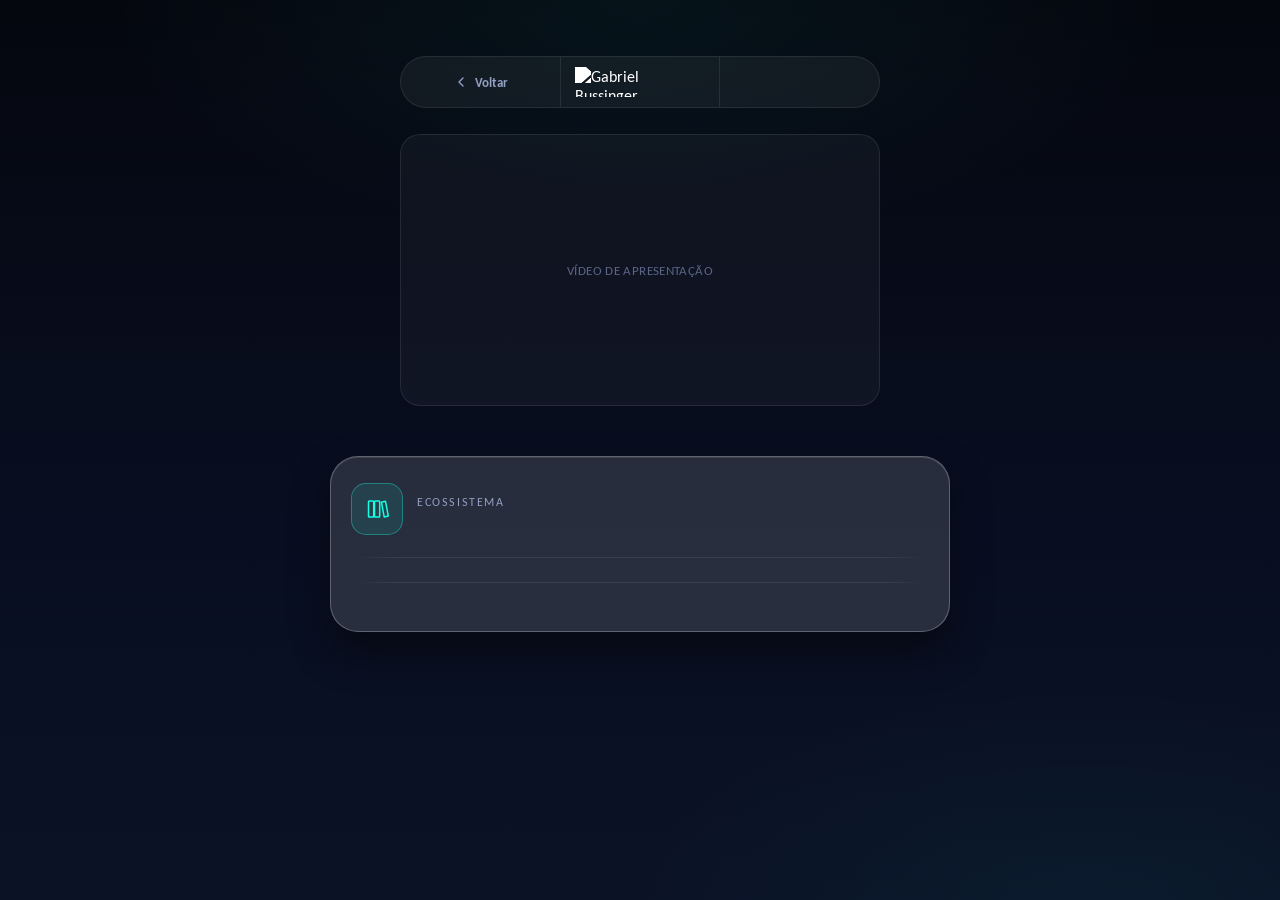
==== index.html @ e0135327 "Add files via upload" ====
<!DOCTYPE html>
<html lang="pt-BR">
<head>
<meta charset="UTF-8" />
<meta name="viewport" content="width=device-width, initial-scale=1.0" />
<meta name="theme-color" content="#14ffe3" />
<title>Ecossistema Diário do Treinador | Gabriel Bussinger</title>
<meta name="description" content="Mentoria, cursos, podcast e comunidade do Ecossistema Diário do Treinador — com Gabriel Bussinger." />

<!-- Favicon -->
<link rel="icon" type="image/x-icon" href="images/favicon.ico" />
<link rel="icon" type="image/png" sizes="16x16" href="images/favicon-16.png" />
<link rel="icon" type="image/png" sizes="32x32" href="images/favicon-32.png" />
<link rel="icon" type="image/png" sizes="48x48" href="images/favicon-48.png" />
<link rel="icon" type="image/png" sizes="256x256" href="images/favicon.png" />
<link rel="apple-touch-icon" sizes="180x180" href="images/apple-touch-icon.png" />

<!-- Compartilhamento (WhatsApp, Instagram, Facebook, etc.) -->
<meta property="og:type" content="website" />
<meta property="og:site_name" content="Diário do Treinador" />
<meta property="og:title" content="Ecossistema Diário do Treinador | Gabriel Bussinger" />
<meta property="og:description" content="Mentoria, cursos, podcast e comunidade do Ecossistema Diário do Treinador." />
<meta property="og:image" content="https://diariodotreinador.com.br/images/og-share.jpg" />
<meta property="og:image:width" content="1200" />
<meta property="og:image:height" content="630" />
<meta property="og:url" content="https://diariodotreinador.com.br/" />
<meta property="og:locale" content="pt_BR" />

<link rel="preconnect" href="https://fonts.googleapis.com">
<link rel="preconnect" href="https://fonts.gstatic.com" crossorigin>
<link href="https://fonts.googleapis.com/css2?family=Protest+Riot&family=Carlito:ital,wght@0,400;0,700;1,400&display=swap" rel="stylesheet">

<link rel="stylesheet" href="css/style.css" />
</head>
<body>

  <div class="flow-bg" aria-hidden="true">
    <svg class="pitch-svg" viewBox="0 0 800 1200" preserveAspectRatio="xMidYMid slice" xmlns="http://www.w3.org/2000/svg">
      <rect x="60" y="40" width="680" height="1120" rx="4" fill="none" stroke="currentColor" stroke-width="3.2"/>
      <line x1="60" y1="600" x2="740" y2="600" stroke="currentColor" stroke-width="3.2"/>
      <circle cx="400" cy="600" r="110" fill="none" stroke="currentColor" stroke-width="3.2"/>
      <circle cx="400" cy="600" r="5" fill="currentColor"/>
      <rect x="220" y="40" width="360" height="180" fill="none" stroke="currentColor" stroke-width="3.2"/>
      <rect x="310" y="40" width="180" height="70" fill="none" stroke="currentColor" stroke-width="3.2"/>
      <path d="M290 220 A110 110 0 0 0 510 220" fill="none" stroke="currentColor" stroke-width="3.2"/>
      <circle cx="400" cy="160" r="5" fill="currentColor"/>
      <rect x="220" y="980" width="360" height="180" fill="none" stroke="currentColor" stroke-width="3.2"/>
      <rect x="310" y="1090" width="180" height="70" fill="none" stroke="currentColor" stroke-width="3.2"/>
      <path d="M290 980 A110 110 0 0 1 510 980" fill="none" stroke="currentColor" stroke-width="3.2"/>
      <circle cx="400" cy="1040" r="5" fill="currentColor"/>
      <path d="M60 65 A25 25 0 0 0 85 40" fill="none" stroke="currentColor" stroke-width="3"/>
      <path d="M715 40 A25 25 0 0 0 740 65" fill="none" stroke="currentColor" stroke-width="3"/>
      <path d="M740 1135 A25 25 0 0 0 715 1160" fill="none" stroke="currentColor" stroke-width="3"/>
      <path d="M85 1160 A25 25 0 0 0 60 1135" fill="none" stroke="currentColor" stroke-width="3"/>
    </svg>
    <div class="pitch-light pitch-light-1"></div>
    <div class="pitch-light pitch-light-2"></div>
    <div class="bg-video-overlay"></div>
    <div class="light-orb light-orb-1"></div>
    <div class="light-orb light-orb-2"></div>
    <div class="light-orb light-orb-3"></div>
  </div>

  <main class="page">

    <div class="page2-topbar">
      <a href="gabriel-bussinger.html" class="page2-back" id="page2-back">
        <svg viewBox="0 0 24 24" fill="none" stroke="currentColor" stroke-width="2"><path d="M15 18l-6-6 6-6" stroke-linecap="round" stroke-linejoin="round"/></svg>
        <span id="page2-back-label">Voltar</span>
      </a>
      <div class="page2-signature">
        <img src="images/assinatura-gabriel.png" alt="Gabriel Bussinger" class="signature-img signature-img-topbar" />
      </div>
      <div class="lang-switcher" id="lang-switcher" aria-label="Selecionar idioma"></div>
    </div>

    <!-- ================= VÍDEO DE APRESENTAÇÃO ================= -->
    <!-- Cole aqui o embed do vídeo (YouTube/Vimeo) dentro de <div class="page2-video-frame">,
         ou troque por uma tag <video> — o container já mantém a proporção 16:9 automaticamente. -->
    <div class="page2-video">
      <div class="page2-video-frame">
        <!-- <iframe src="https://www.youtube.com/embed/SEU_VIDEO_ID" title="Vídeo de apresentação" frameborder="0" allow="accelerometer; autoplay; clipboard-write; encrypted-media; gyroscope; picture-in-picture" allowfullscreen></iframe> -->
      </div>
    </div>

    <!-- ================= ECOSSISTEMA DIÁRIO DO TREINADOR ================= -->
    <section class="content-panel diario-panel">
      <div class="diario-header">
        <div class="diario-logo" id="diario-logo"><svg viewBox="0 0 24 24" fill="none" stroke="currentColor" stroke-width="1.5"><rect x="3.5" y="4" width="5.2" height="16" rx="0.8"/><rect x="9.5" y="4" width="5.2" height="16" rx="0.8"/><path d="M16.4 5.2l4.1-0.9 2.8 14.7-4.1 0.9z" stroke-linejoin="round"/></svg></div>
        <div>
          <span class="diario-eyebrow" id="diario-eyebrow">Ecossistema</span>
          <span class="diario-title" id="grupo2-titulo"></span>
          <p class="diario-slogan" id="grupo2-slogan"></p>
        </div>
      </div>

      <div class="brand-strip" aria-hidden="true">
        <div class="brand-track" id="brand-track"></div>
      </div>

      <div class="brand-carousel" aria-hidden="true">
        <div class="brand-carousel-track" id="brand-carousel-track"></div>
      </div>

      <ul class="link-list" id="grupo2-lista"></ul>
    </section>

    <footer class="site-footer">
      <strong id="footer-nome"></strong>
      <div class="footer-social" id="footer-social"></div>
      <span id="footer-ecossistema"></span>
      <span id="footer-dev"></span>
    </footer>

  </main>

  <script src="data/links.js?v=2"></script>
  <script src="js/icons.js"></script>
  <script src="js/main.js"></script>
</body>
</html>
---- css/style.css ----
/* ==========================================================================
   DIÁRIO DO TREINADOR — Design tokens
   ========================================================================== */
:root {
  --bg: #080e20;
  --bg-1: #0b1226;
  --bg-2: #0e1730;
  --accent: #14ffe3;
  --accent-dim: rgba(20, 255, 227, 0.14);
  --accent-line: rgba(20, 255, 227, 0.35);
  --accent2: #3a8bff;
  --support: #f5f5f5;
  --muted: #93a0c2;
  --muted-dim: #5a6588;
  --border: rgba(245, 245, 245, 0.09);
  --glass: rgba(245, 245, 245, 0.045);
  --glass-hover: rgba(245, 245, 245, 0.08);

  /* Anton nos títulos (condensada, moderna, alto impacto).
     Carlito nos demais textos. */
  --font-display: "Protest Riot", "Carlito", sans-serif;
  --font-tag: "Protest Riot", "Carlito", sans-serif;
  --font-body: "Carlito", sans-serif;
  --font-accent: "Instrument Serif", serif;

  --col-max: 620px;
  --radius: 20px;
  --ease: cubic-bezier(0.22, 1, 0.36, 1);
}

/* ==========================================================================
   Reset
   ========================================================================== */
*, *::before, *::after { box-sizing: border-box; }
html { scroll-behavior: smooth; }
body {
  margin: 0;
  background: linear-gradient(160deg, #0d1730 0%, #060a18 100%);
  color: var(--support);
  font-family: var(--font-body);
  -webkit-font-smoothing: antialiased;
  overflow-x: hidden;
}
.pitch-svg, .pitch-light, .light-orb { display: none; }
img { max-width: 100%; display: block; }
a { color: inherit; text-decoration: none; }
button { font: inherit; }

::selection { background: var(--accent); color: var(--bg); }

:focus-visible {
  outline: 2px solid var(--accent);
  outline-offset: 3px;
  border-radius: 8px;
}

@media (prefers-reduced-motion: reduce) {
  *, *::before, *::after {
    animation-duration: 0.001ms !important;
    animation-iteration-count: 1 !important;
    transition-duration: 0.001ms !important;
    scroll-behavior: auto !important;
  }
}

/* ==========================================================================
   Fundo — linhas onduladas animadas (flow field), estilo referência
   ========================================================================== */
.flow-bg {
  position: fixed;
  inset: 0;
  z-index: 0;
  pointer-events: none;
  background:
    radial-gradient(ellipse 70% 45% at 50% 0%, rgba(20,255,227,0.05), transparent 60%),
    radial-gradient(ellipse 60% 40% at 85% 100%, rgba(20,255,227,0.04), transparent 60%),
    linear-gradient(180deg, #05070f 0%, var(--bg) 55%, var(--bg-1) 100%);
  overflow: hidden;
}
.pitch-svg {
  position: absolute;
  inset: 0;
  width: 100%;
  height: 100%;
  color: var(--accent);
  opacity: 0.05;
}
.pitch-light {
  position: absolute;
  width: 26vw;
  height: 34vh;
  max-width: 340px;
  max-height: 420px;
  border-radius: 50%;
  filter: blur(70px);
  mix-blend-mode: screen;
  background: radial-gradient(ellipse, rgba(20, 255, 227, 0.28), rgba(20, 255, 227, 0.06) 45%, transparent 72%);
  pointer-events: none;
}
.pitch-light-1 {
  top: -10%;
  left: -15%;
  animation: pitchSweep1 26s ease-in-out infinite;
}
.pitch-light-2 {
  bottom: -12%;
  right: -18%;
  animation: pitchSweep2 32s ease-in-out infinite;
}
@keyframes pitchSweep1 {
  0%   { transform: translate(0, 0); }
  50%  { transform: translate(55vw, 55vh); }
  100% { transform: translate(0, 0); }
}
@keyframes pitchSweep2 {
  0%   { transform: translate(0, 0); }
  50%  { transform: translate(-50vw, -50vh); }
  100% { transform: translate(0, 0); }
}
  position: absolute;
  inset: 0;
  background:
    radial-gradient(ellipse 80% 55% at 50% 20%, rgba(8,14,32,0.35), transparent 65%),
    linear-gradient(180deg, #05070f 0%, var(--bg) 30%, rgba(11,18,38,0.55) 70%, var(--bg-1) 100%);
}
.light-orb {
  position: absolute;
  border-radius: 50%;
  filter: blur(60px);
  pointer-events: none;
  mix-blend-mode: screen;
  will-change: transform;
}
.light-orb-1 {
  width: 46vw;
  height: 46vw;
  max-width: 620px;
  max-height: 620px;
  top: -12%;
  left: 2%;
  background: radial-gradient(circle, rgba(20, 255, 227, 0.22), transparent 70%);
  animation: orbMove1 24s ease-in-out infinite;
}
.light-orb-2 {
  width: 38vw;
  height: 38vw;
  max-width: 520px;
  max-height: 520px;
  top: 38%;
  right: -8%;
  background: radial-gradient(circle, rgba(20, 255, 227, 0.16), transparent 70%);
  animation: orbMove2 30s ease-in-out infinite;
}
.light-orb-3 {
  width: 42vw;
  height: 42vw;
  max-width: 560px;
  max-height: 560px;
  bottom: -14%;
  left: 24%;
  background: radial-gradient(circle, rgba(20, 255, 227, 0.14), transparent 70%);
  animation: orbMove3 27s ease-in-out infinite;
}
@keyframes orbMove1 {
  0%, 100% { transform: translate(0, 0) scale(1); opacity: 0.55; }
  50%      { transform: translate(4vw, 3vw) scale(1.12); opacity: 0.85; }
}
@keyframes orbMove2 {
  0%, 100% { transform: translate(0, 0) scale(1); opacity: 0.5; }
  50%      { transform: translate(-3vw, -4vw) scale(1.1); opacity: 0.8; }
}
@keyframes orbMove3 {
  0%, 100% { transform: translate(0, 0) scale(1); opacity: 0.45; }
  50%      { transform: translate(3vw, -3vw) scale(1.08); opacity: 0.75; }
}

/* ==========================================================================
   Seletor de idiomas — botão único em glassmorphism, com as 3 bandeiras dentro
   ========================================================================== */
.lang-switcher {
  display: inline-flex;
  align-items: center;
  gap: 6px;
  padding: 6px;
  margin: 0 auto 30px;
  border-radius: 999px;
  background: rgba(245, 245, 245, 0.045);
  border: 1px solid var(--border);
  backdrop-filter: blur(14px);
  -webkit-backdrop-filter: blur(14px);
  animation: heroIn 1s var(--ease) 0.22s both;
}
.lang-option {
  position: relative;
  width: 38px;
  height: 38px;
  border-radius: 50%;
  padding: 0;
  display: flex;
  align-items: center;
  justify-content: center;
  background: transparent;
  border: 1.5px solid transparent;
  cursor: pointer;
  transition: border-color 0.25s var(--ease), background 0.25s var(--ease), box-shadow 0.25s var(--ease);
}
.lang-flag {
  width: 100%;
  height: 100%;
  border-radius: 50%;
  display: flex;
  align-items: center;
  justify-content: center;
  font-size: 17px;
  line-height: 1;
  overflow: hidden;
  opacity: 0.55;
  transition: opacity 0.25s var(--ease);
}
.lang-option:hover .lang-flag { opacity: 0.85; }
.lang-option.is-active {
  border-color: var(--accent);
  background: rgba(20, 255, 227, 0.1);
  box-shadow: 0 0 14px 1px rgba(20, 255, 227, 0.35);
}
.lang-option.is-active .lang-flag { opacity: 1; }

/* ==========================================================================
   Layout shell
   ========================================================================== */
.page {
  position: relative;
  z-index: 1;
  min-height: 100vh;
  display: flex;
  flex-direction: column;
  align-items: center;
  padding: 56px 24px 64px;
}

/* ==========================================================================
   Hero v2 — avatar circular + pill + nome + bio + ícones sociais
   ========================================================================== */
.hero-v2 {
  position: relative;
  width: 100%;
  max-width: 560px;
  display: flex;
  flex-direction: column;
  align-items: center;
  text-align: center;
}
.hero-video-block {
  position: relative;
  width: 100vw;
  margin-left: calc(50% - 50vw);
  margin-right: calc(50% - 50vw);
  margin-top: -56px;
  aspect-ratio: 10 / 7;
  display: flex;
  align-items: flex-end;
  justify-content: center;
  padding: 20px 20px 8px;
  margin-bottom: 2px;
  overflow: hidden;
}
.hero-bg-video {
  position: absolute;
  inset: 0;
  z-index: 0;
}
.hero-bg-video video {
  width: 100%;
  height: 100%;
  object-fit: cover;
}
.hero-bg-video-overlay {
  position: absolute;
  inset: 0;
  background: linear-gradient(180deg, rgba(8,14,32,0) 0%, rgba(8,14,32,0.03) 35%, rgba(8,14,32,0.18) 60%, rgba(8,14,32,0.55) 82%, var(--bg) 100%);
}
.hero-video-block > *:not(.hero-bg-video) {
  position: relative;
  z-index: 1;
}

.avatar-wrap {
  position: relative;
  width: 140px;
  height: 140px;
  margin: 0 auto 22px;
}
.avatar-ring {
  position: absolute;
  inset: -6px;
  border-radius: 50%;
  background: conic-gradient(from 0deg, var(--accent), rgba(20,255,227,0.15) 30%, var(--accent) 55%, rgba(20,255,227,0.1) 80%, var(--accent) 100%);
  animation: ringSpin 6s linear infinite;
  filter: drop-shadow(0 0 18px rgba(20, 255, 227, 0.35));
}
.avatar-ring::after {
  content: "";
  position: absolute;
  inset: 4px;
  border-radius: 50%;
  background: var(--bg);
}
@keyframes ringSpin {
  to { transform: rotate(360deg); }
}
.avatar-img {
  position: absolute;
  inset: 0;
  width: 100%;
  height: 100%;
  border-radius: 50%;
  object-fit: contain;
  object-position: 50% 50%;
  animation: heroIn 1s var(--ease) both;
}
@keyframes heroIn {
  from { opacity: 0; transform: translateY(14px) scale(0.96); }
  to   { opacity: 1; transform: translateY(0) scale(1); }
}

.hero-v2 h1 {
  margin: 0 0 6px;
  padding: 6px 4px 4px 0;
  animation: heroIn 1s var(--ease) 0.1s both;
}
.signature-img {
  display: block;
  height: clamp(96px, 22vw, 140px);
  width: auto;
  max-width: 100%;
  filter: drop-shadow(0 0 10px rgba(20, 255, 227, 0.25));
}
.signature-img-footer {
  height: 70px;
  margin: 0 auto;
  filter: brightness(0) invert(1) drop-shadow(0 0 6px rgba(255, 255, 255, 0.15));
}

/* Linhas de papéis/credenciais do Gabriel (3 linhas fixas) */
.role-lines {
  max-width: 480px;
  margin: 0 0 22px;
  animation: heroIn 1s var(--ease) 0.15s both;
}
.role-line {
  margin: 0 0 4px;
  color: var(--muted);
  font-size: 12.5px;
  line-height: 1.5;
}
.role-line:last-child { margin-bottom: 0; }
.role-line.is-primary {
  color: var(--support);
  font-size: clamp(13px, 3.6vw, 17px);
  font-weight: 600;
  line-height: 1.4;
  margin-bottom: 7px;
  white-space: nowrap;
}
.role-line .sep {
  color: var(--accent);
  margin: 0 8px;
  opacity: 0.8;
}
.role-dot {
  display: inline-block;
  width: 3.5px;
  height: 3.5px;
  margin: 0 6px 0 0;
  border-radius: 50%;
  background: var(--accent);
  vertical-align: middle;
  animation: roleDotBlink 2.8s ease-in-out infinite;
}
@keyframes roleDotBlink {
  0%, 100% { opacity: 0.55; }
  50% { opacity: 0.15; }
}

.cred-badges {
  display: flex;
  align-items: center;
  justify-content: center;
  flex-wrap: wrap;
  gap: 8px;
  margin: 0 0 18px;
  animation: heroIn 1s var(--ease) 0.18s both;
}
.cred-badge {
  display: inline-flex;
  align-items: center;
  justify-content: center;
  gap: 7px;
  min-width: 132px;
  padding: 5px 12px 5px 8px;
  border-radius: 999px;
  background: rgba(20, 255, 227, 0.05);
  border: 1px solid var(--border);
  font-family: var(--font-body);
  font-size: 11.5px;
  color: var(--muted);
  letter-spacing: 0.01em;
}
.cred-badge strong {
  color: var(--support);
  font-weight: 700;
}
.cred-indicator {
  position: relative;
  width: 8px;
  height: 8px;
  flex: none;
  display: flex;
  align-items: center;
  justify-content: center;
}
.cred-dot {
  width: 6px;
  height: 6px;
  border-radius: 50%;
  background: var(--accent);
}
@keyframes credBlink {
  0%, 100% { opacity: 1; }
  50% { opacity: 0.25; }
}

/* Ícones sociais (topo) — ciano, maiores */
.social-row {
  display: flex;
  align-items: center;
  gap: 14px;
  margin-bottom: 18px;
  animation: heroIn 1s var(--ease) 0.2s both;
}
.social-btn {
  width: 35px;
  height: 35px;
  border-radius: 50%;
  display: flex;
  align-items: center;
  justify-content: center;
  background: rgba(20, 255, 227, 0.07);
  border: 1px solid var(--accent-line);
  color: var(--accent);
  transition: transform 0.3s var(--ease), border-color 0.3s var(--ease), background 0.3s var(--ease), color 0.3s var(--ease);
}
.social-btn svg { width: 16px; height: 16px; }
.social-btn:hover {
  transform: translateY(-3px);
  border-color: var(--accent);
  background: var(--accent);
  color: var(--bg);
}

/* ==========================================================================
   Carrossel — faixa fina e contínua com as marcas
   ========================================================================== */
.brand-strip {
  width: 100%;
  max-width: 100%;
  margin: 20px 0 6px;
  padding: 12px 0;
  border-top: 1px solid var(--border);
  border-bottom: 1px solid var(--border);
  overflow: hidden;
  -webkit-mask-image: linear-gradient(90deg, transparent 0%, #000 8%, #000 92%, transparent 100%);
  mask-image: linear-gradient(90deg, transparent 0%, #000 8%, #000 92%, transparent 100%);
}
.brand-track {
  display: flex;
  align-items: center;
  width: max-content;
  animation: marquee 26s linear infinite;
}
.brand-track:hover { animation-play-state: paused; }
@keyframes marquee {
  from { transform: translateX(0); }
  to   { transform: translateX(-50%); }
}
@keyframes marqueeReverse {
  from { transform: translateX(-50%); }
  to   { transform: translateX(0); }
}
.brand-item {
  display: flex;
  align-items: center;
  gap: 10px;
  padding: 0 26px;
  font-family: var(--font-body);
  font-weight: 500;
  font-size: 13.5px;
  letter-spacing: 0.03em;
  color: var(--muted);
  white-space: nowrap;
}
.brand-item .check-dot {
  width: 15px;
  height: 15px;
  flex: none;
  color: var(--accent);
}
.brand-item .check-dot svg { width: 100%; height: 100%; display: block; }
.brand-item .check-dot circle {
  fill: none;
  stroke: currentColor;
  stroke-width: 1.2;
  opacity: 0.5;
}
.brand-item .check-dot .tick {
  fill: none;
  stroke: currentColor;
  stroke-width: 1.8;
  stroke-linecap: round;
  stroke-linejoin: round;
  stroke-dasharray: 16;
  stroke-dashoffset: 16;
  animation: tickMark 2.6s ease-in-out infinite;
}
.brand-item:nth-of-type(2n) .check-dot .tick { animation-delay: 0.55s; }
.brand-item:nth-of-type(3n) .check-dot .tick { animation-delay: 1.1s; }
.brand-item:nth-of-type(4n) .check-dot .tick { animation-delay: 1.65s; }
@keyframes tickMark {
  0%   { stroke-dashoffset: 16; opacity: 0; }
  8%   { opacity: 1; }
  28%  { stroke-dashoffset: 0; }
  78%  { stroke-dashoffset: 0; opacity: 1; }
  92%  { opacity: 0; }
  100% { stroke-dashoffset: 16; opacity: 0; }
}

/* ==========================================================================
   Blocos de conteúdo — mesmo estilo visual do painel Diário do Treinador
   ========================================================================== */
.content-panel {
  width: 100%;
  max-width: var(--col-max);
  margin-top: 28px;
  padding: 26px 20px;
  border-radius: 28px;
  background: rgba(255, 255, 255, 0.13);
  border: 1px solid rgba(255, 255, 255, 0.26);
  box-shadow: inset 0 1px 0 rgba(255,255,255,0.1), 0 20px 40px rgba(0,0,0,0.45);
}
.panel-header {
  margin-bottom: 20px;
  display: flex;
  align-items: center;
  gap: 10px;
}
.panel-icon {
  flex: none;
  width: 52px;
  height: 52px;
  border-radius: 15px;
  display: flex;
  align-items: center;
  justify-content: center;
  background: rgba(20, 255, 227, 0.1);
  border: 1px solid var(--accent-line);
  color: var(--accent);
}
.panel-icon svg { width: 28px; height: 28px; }
.panel-title {
  display: block;
  font-family: var(--font-display);
  font-weight: 400;
  font-size: 27px;
  line-height: 1.2;
  padding: 4px 0 0;
  letter-spacing: 0;
  color: var(--accent);
}
.panel-subtitle {
  margin: 2px 0 0;
  font-size: 13px;
  color: var(--muted);
}

/* ==========================================================================
   Agenda de próximos eventos
   ========================================================================== */
.agenda-list-flat {
  list-style: none;
  margin: 0;
  padding: 0;
}
.agenda-list-flat + .link-list {
  margin-top: 18px;
  padding-top: 18px;
  border-top: 1px solid var(--border);
}
.agenda-row {
  position: relative;
  display: flex;
  flex-direction: column;
  align-items: stretch;
  gap: 14px;
  padding: 18px 0;
  border-bottom: 1px solid var(--border);
  opacity: 0;
  transform: translateY(16px);
  transition:
    opacity 0.65s var(--ease),
    transform 0.65s var(--ease);
}
.agenda-list-flat li:first-child .agenda-row { padding-top: 0; }
.agenda-list-flat li:last-child .agenda-row { padding-bottom: 0; border-bottom: none; }
.agenda-row.is-visible {
  opacity: 1;
  transform: translateY(0);
}
.agenda-top {
  display: flex;
  align-items: flex-start;
  gap: 14px;
}
.agenda-date {
  flex: none;
  width: 58px;
  height: 58px;
  border-radius: 14px;
  background: rgba(20, 255, 227, 0.08);
  border: 1px solid var(--accent-line);
  display: flex;
  flex-direction: column;
  align-items: center;
  justify-content: center;
  line-height: 1.1;
}
.agenda-date .dia {
  font-family: var(--font-display);
  font-weight: 400;
  font-size: 22px;
  color: var(--accent);
}
.agenda-date .mes {
  font-family: var(--font-body);
  font-weight: 700;
  font-size: 10px;
  letter-spacing: 0.06em;
  color: var(--muted);
  text-transform: uppercase;
}
.agenda-info {
  flex: 1;
  min-width: 0;
  display: flex;
  flex-direction: column;
  gap: 8px;
  padding-top: 2px;
}
.agenda-info .local {
  font-size: 13px;
  color: var(--accent);
  font-weight: 600;
}
.agenda-pills {
  display: flex;
  align-items: center;
  flex-wrap: wrap;
  gap: 6px;
}
.agenda-pill {
  display: inline-flex;
  align-items: center;
  gap: 5px;
  padding: 3px 10px;
  border-radius: 999px;
  background: rgba(245, 245, 245, 0.06);
  border: 1px solid rgba(20, 255, 227, 0.3);
  font-size: 10.5px;
  letter-spacing: 0.02em;
}
.agenda-pill svg {
  width: 11px;
  height: 11px;
  flex: none;
  color: var(--accent);
}
.agenda-tema-full {
  display: block;
  width: 100%;
  font-family: var(--font-body);
  font-weight: 700;
  font-size: 17px;
  line-height: 1.28;
  letter-spacing: 0.005em;
  text-transform: uppercase;
  color: var(--support);
}
.agenda-btn-full {
  display: block;
  text-align: center;
  padding: 11px 14px;
  border-radius: 999px;
  background: rgba(20, 255, 227, 0.1);
  border: 1.5px solid rgba(20, 255, 227, 0.35);
  color: var(--accent);
  font-family: var(--font-body);
  font-weight: 600;
  font-size: 13px;
  transition: background 0.3s var(--ease), transform 0.3s var(--ease);
}
.agenda-btn-full:hover {
  background: var(--accent);
  color: var(--bg);
  transform: translateY(-1px);
}

/* ==========================================================================
   Painel 2 — Diário do Treinador (visualmente delimitado)
   ========================================================================== */
.diario-panel {
  margin-top: 28px;
}
.diario-header {
  display: flex;
  align-items: center;
  gap: 14px;
  margin-bottom: 22px;
}
.diario-logo {
  flex: none;
  width: 52px;
  height: 52px;
  padding: 13px;
  border-radius: 15px;
  display: flex;
  align-items: center;
  justify-content: center;
  background: rgba(20, 255, 227, 0.1);
  border: 1px solid var(--accent-line);
  color: var(--accent);
}
.diario-logo svg { width: 100%; height: 100%; }
.diario-eyebrow {
  display: block;
  font-family: var(--font-body);
  font-weight: 300;
  font-size: 11.5px;
  letter-spacing: 0.14em;
  text-transform: uppercase;
  color: var(--muted);
  margin-bottom: 2px;
}
.diario-title {
  display: block;
  font-family: var(--font-display);
  font-weight: 400;
  font-size: 28px;
  line-height: 1.2;
  padding: 4px 0;
  letter-spacing: 0;
  color: var(--accent);
  margin-bottom: 4px;
}
.diario-slogan {
  margin: 0;
  font-size: 13px;
  line-height: 1.45;
  color: var(--muted);
  max-width: 340px;
}

.link-list {
  list-style: none;
  margin: 0;
  padding: 0;
  display: flex;
  flex-direction: column;
  gap: 12px;
}
.destaques-list { margin-bottom: 14px; }

/* Item base (linha de link) */
.link-card {
  position: relative;
  display: flex;
  align-items: center;
  gap: 14px;
  padding: 15px 16px;
  border-radius: var(--radius);
  background: rgba(5, 9, 20, 0.7);
  border: 1px solid rgba(255, 255, 255, 0.07);
  backdrop-filter: blur(14px);
  -webkit-backdrop-filter: blur(14px);
  overflow: hidden;
  opacity: 0;
  transform: translateY(22px) scale(0.98);
  transition:
    opacity 0.65s var(--ease),
    transform 0.65s var(--ease),
    background 0.35s var(--ease),
    border-color 0.35s var(--ease),
    box-shadow 0.35s var(--ease);
}
.link-card.is-visible {
  opacity: 1;
  transform: translateY(0) scale(1);
}
.link-card:hover,
.link-card:focus-visible {
  background: var(--glass-hover);
  border-color: var(--accent-line);
  transform: translateY(-2px);
  box-shadow: 0 10px 30px -14px rgba(20, 255, 227, 0.22);
}
.link-card::before {
  content: "";
  position: absolute;
  inset: 0;
  background: radial-gradient(200px 60px at var(--mx, 50%) var(--my, 50%), var(--accent-dim), transparent 70%);
  opacity: 0;
  transition: opacity 0.35s var(--ease);
  pointer-events: none;
}
.link-card:hover::before { opacity: 1; }
.link-card::after {
  content: "";
  position: absolute;
  top: 0;
  left: -60%;
  width: 40%;
  height: 100%;
  background: linear-gradient(115deg, transparent, rgba(245,245,245,0.10), transparent);
  transform: skewX(-18deg);
  transition: left 0.75s var(--ease);
  pointer-events: none;
}
.link-card:hover::after { left: 130%; }
.link-card:active { transform: translateY(0) scale(0.985); }

/* Cards em destaque — maiores e em cor diferenciada (ciano → azul) */
.link-card.is-featured {
  align-items: flex-start;
  background: linear-gradient(135deg, rgba(20, 255, 227, 0.24) 0%, rgba(20, 255, 227, 0.09) 55%, rgba(58, 139, 255, 0.18) 100%);
  backdrop-filter: blur(18px);
  -webkit-backdrop-filter: blur(18px);
  border: 1px solid rgba(20, 255, 227, 0.48);
  padding: 20px 20px;
  box-shadow: 0 0 0 1px rgba(20, 255, 227, 0.16);
  animation: featuredGlow 2.6s ease-in-out infinite;
}
@keyframes featuredGlow {
  0%, 100% { box-shadow: 0 0 0 1px rgba(20, 255, 227, 0.14); }
  50%      { box-shadow: 0 0 0 1px rgba(20, 255, 227, 0.4); }
}
.link-card.is-featured .title {
  color: var(--support);
  font-family: var(--font-display);
  font-weight: 400;
  font-size: 30px;
  letter-spacing: 0;
  line-height: 1.15;
  padding: 2px 0;
  display: block;
}
.link-card.is-featured .title .accent-word {
  display: block;
  font-family: "Protest Riot", cursive;
  font-weight: 400;
  font-size: 1.1em;
  text-transform: none;
  letter-spacing: 0.01em;
  color: var(--accent);
  margin-bottom: 0;
}

/* Efeito de digitação no título dos cards em destaque */
.tw-word {
  display: inline-block;
  white-space: nowrap;
}
.tw-char {
  display: inline-block;
  white-space: pre;
  opacity: 0;
  transform: translateY(3px);
  transition: opacity 0.18s ease, transform 0.18s ease;
}
.tw-char.is-in {
  opacity: 1;
  transform: translateY(0);
}
.tw-cursor {
  display: inline-block;
  width: 2px;
  height: 0.85em;
  margin-left: 3px;
  margin-bottom: -0.1em;
  border-radius: 1px;
  background: rgba(20, 255, 227, 0.55);
  vertical-align: middle;
  animation: credBlink 1.1s ease-in-out infinite;
}

/* Entrada suave e escalonada dos demais elementos do card (badge, subtítulo,
   descrição, cta, mini-carrossel) — badge aparece logo, o resto após a
   digitação do título terminar (delay calculado via JS) */
.link-card.is-featured .link-badge,
.link-card.is-featured .link-eyebrow,
.link-card.is-featured .subtitle,
.link-card.is-featured .desc,
.link-card.is-featured .cta-line,
.link-card.is-featured .mini-strip {
  opacity: 0;
  transform: translateY(7px);
  transition: opacity 0.5s var(--ease), transform 0.5s var(--ease);
}
.link-card.is-featured.is-visible .link-badge,
.link-card.is-featured.is-visible .link-eyebrow,
.link-card.is-featured.is-visible .subtitle,
.link-card.is-featured.is-visible .desc,
.link-card.is-featured.is-visible .cta-line,
.link-card.is-featured.is-visible .mini-strip {
  opacity: 1;
  transform: translateY(0);
}
.link-card.is-featured .subtitle {
  display: block;
  color: rgba(245, 245, 245, 0.72);
  font-family: var(--font-body);
  font-weight: 700;
  font-size: 12.5px;
  letter-spacing: 0.04em;
  text-transform: uppercase;
  margin-top: 3px;
}
.link-card.is-featured .desc { margin-top: 6px; }
.cta-line {
  display: inline-flex;
  align-items: center;
  gap: 6px;
  margin-top: 12px;
  color: var(--support);
  font-family: var(--font-body);
  font-weight: 700;
  font-size: 13.5px;
}
.cta-line svg {
  width: 13px;
  height: 13px;
}

/* Card centralizado (ex: card do Ecossistema) — ícone, título, textos
   e botão final, tudo centralizado, permitindo fontes maiores */
.link-card.is-centered {
  flex-direction: column;
  align-items: center;
  text-align: center;
}
.link-card.is-centered .link-icon {
  margin: 0 auto 6px;
}
.link-card.is-centered .link-body {
  display: flex;
  flex-direction: column;
  align-items: center;
  width: 100%;
  text-align: center;
}
.link-card.is-centered .link-badge,
.link-card.is-centered .title,
.link-card.is-centered .subtitle,
.link-card.is-centered .desc {
  align-self: center;
}
.link-card.is-centered .title {
  font-size: clamp(22px, 7vw, 34px);
  font-family: "Protest Riot", cursive;
  font-weight: 400;
  letter-spacing: 0.005em;
  -webkit-text-stroke: 0;
  line-height: 1.15;
  padding: 0 2px;
  white-space: normal;
}
.link-eyebrow {
  display: block;
  font-family: var(--font-body);
  font-weight: 400;
  font-size: 12.5px;
  letter-spacing: 0.08em;
  text-transform: uppercase;
  color: var(--muted);
  margin-bottom: 6px;
}
.link-card.is-centered .subtitle {
  font-size: 15px;
  font-weight: 600;
  letter-spacing: 0.005em;
  text-transform: none;
  line-height: 1.45;
  margin-top: 10px;
}
.link-card.is-centered .link-arrow { display: none; }
.link-card.is-centered .cta-line {
  display: flex;
  align-items: center;
  justify-content: center;
  gap: 8px;
  width: 100%;
  margin-top: 18px;
  padding: 13px 16px;
  border-radius: 999px;
  background: rgba(20, 255, 227, 0.16);
  border: 1px solid var(--accent-line);
  font-size: 14.5px;
}
.link-card.is-centered:hover .cta-line {
  background: var(--accent);
  color: var(--bg);
}

/* Mini carrossel interno (livros do Curso Best Seller) */
.mini-strip {
  display: block;
  width: 100%;
  margin-top: 12px;
  padding-top: 10px;
  border-top: 1px solid rgba(20, 255, 227, 0.22);
  overflow: hidden;
  -webkit-mask-image: linear-gradient(90deg, transparent 0%, #000 10%, #000 90%, transparent 100%);
  mask-image: linear-gradient(90deg, transparent 0%, #000 10%, #000 90%, transparent 100%);
}
.mini-track {
  display: flex;
  align-items: center;
  width: max-content;
  animation: miniMarquee 18s linear infinite;
}
.mini-item {
  display: flex;
  align-items: center;
  gap: 10px;
  padding: 0 16px;
  border-right: 1px solid rgba(245, 245, 245, 0.16);
  white-space: nowrap;
}
.mini-item:last-child { border-right: none; }
.mini-capa {
  flex: none;
  width: 30px;
  height: 42px;
  object-fit: cover;
  border-radius: 3px;
  box-shadow: 0 2px 6px rgba(0, 0, 0, 0.35);
}
.mini-text {
  display: flex;
  flex-direction: column;
  gap: 1px;
}
.mini-title {
  font-family: var(--font-body);
  font-weight: 700;
  font-size: 11.5px;
  color: rgba(245, 245, 245, 0.85);
}
.mini-autor {
  font-family: var(--font-body);
  font-weight: 400;
  font-size: 10px;
  color: rgba(245, 245, 245, 0.5);
}
@keyframes miniMarquee {
  from { transform: translateX(0); }
  to   { transform: translateX(-50%); }
}
.link-card.is-featured .desc  { color: rgba(245, 245, 245, 0.62); -webkit-line-clamp: 3; font-size: 13px; }
.link-card.is-featured .link-icon {
  background: rgba(20, 255, 227, 0.12);
  border-color: transparent;
  color: var(--accent);
  width: 54px;
  height: 54px;
}
.link-card.is-featured .link-icon svg { width: 26px; height: 26px; }
.link-badge {
  display: inline-flex;
  align-items: center;
  padding: 5px 12px;
  margin-bottom: 6px;
  border-radius: 14px;
  background: rgba(20, 255, 227, 0.14);
  border: 1px solid rgba(20, 255, 227, 0.3);
  color: var(--support);
  font-family: var(--font-body);
  font-weight: 700;
  font-size: 10px;
  letter-spacing: 0.03em;
  text-transform: uppercase;
  width: fit-content;
}
.link-badge-text {
  display: flex;
  flex-direction: column;
  gap: 2px;
}
.link-badge-line { line-height: 1.3; }
.link-badge-status {
  display: flex;
  align-items: center;
  color: var(--accent);
  opacity: 0.9;
}
.link-badge-status .role-dot { margin: 0 5px 0 0; }
.link-badge-icon {
  display: inline-flex;
  width: 12px;
  height: 12px;
}
.link-badge-icon svg { width: 100%; height: 100%; }
.link-card:not(.is-featured) .link-badge {
  background: rgba(20, 255, 227, 0.1);
  color: var(--accent);
}
.link-card.is-featured .link-arrow {
  background: rgba(20, 255, 227, 0.12);
  color: var(--accent);
  width: 38px;
  height: 38px;
}
.link-card.is-featured::before {
  background: radial-gradient(200px 60px at var(--mx, 50%) var(--my, 50%), rgba(20, 255, 227, 0.18), transparent 70%);
}
.link-card.is-featured:hover {
  box-shadow: 0 14px 34px -14px rgba(58, 139, 255, 0.5);
}

.link-icon {
  flex: none;
  width: 48px;
  height: 48px;
  border-radius: 14px;
  display: flex;
  align-items: center;
  justify-content: center;
  background: rgba(245, 245, 245, 0.045);
  border: 1.5px solid rgba(20, 255, 227, 0.3);
  color: var(--accent);
  transition: transform 0.35s var(--ease);
}
.link-icon svg { width: 34px; height: 34px; }
.link-card:hover .link-icon { transform: scale(1.07) rotate(-4deg); }

.link-body { flex: 1; min-width: 0; text-align: left; }
.link-body .title {
  font-family: var(--font-body);
  font-weight: 600;
  font-size: 15.5px;
  color: var(--support);
}
.accent-word {
  color: var(--accent);
  font-weight: 700;
}
.link-card.is-featured .accent-word {
  color: var(--support);
}
.link-body .desc {
  font-size: 12.5px;
  color: var(--muted);
  margin-top: 2px;
  display: -webkit-box;
  -webkit-line-clamp: 2;
  -webkit-box-orient: vertical;
  overflow: hidden;
  line-height: 1.4;
}

.link-arrow {
  flex: none;
  width: 34px;
  height: 34px;
  border-radius: 50%;
  display: flex;
  align-items: center;
  justify-content: center;
  background: rgba(20, 255, 227, 0.12);
  border: 1.5px solid rgba(20, 255, 227, 0.35);
  color: var(--accent);
  transition: transform 0.35s var(--ease), color 0.35s var(--ease), background 0.35s var(--ease);
}
.link-arrow svg { width: 15px; height: 15px; }
.link-card:hover .link-arrow {
  transform: translate(2px, -2px) scale(1.05);
  color: var(--accent);
  background: rgba(20, 255, 227, 0.1);
}
.link-card.is-featured:hover .link-arrow {
  color: var(--bg);
  background: var(--accent);
}

/* ==========================================================================
   Carrossel de marcas (rodapé)
   ========================================================================== */
.brand-carousel {
  width: 100%;
  max-width: 100%;
  margin: 0 0 16px;
  padding: 0;
  overflow: hidden;
  -webkit-mask-image: linear-gradient(90deg, transparent 0%, #000 8%, #000 92%, transparent 100%);
  mask-image: linear-gradient(90deg, transparent 0%, #000 8%, #000 92%, transparent 100%);
}
.brand-carousel-track {
  display: flex;
  align-items: center;
  width: max-content;
  animation: marqueeReverse 22s linear infinite;
}
.brand-carousel-track:hover { animation-play-state: paused; }
.brand-carousel-track img {
  height: 22px;
  width: auto;
  margin: 0 20px;
  flex: none;
  opacity: 0.85;
  filter: drop-shadow(0 0 6px rgba(20, 255, 227, 0.12));
  transition: opacity 0.3s var(--ease);
}
.brand-carousel-track img:hover { opacity: 1; }

/* ==========================================================================
   Footer
   ========================================================================== */
.site-footer {
  margin-top: 44px;
  text-align: center;
  display: flex;
  flex-direction: column;
  align-items: center;
  gap: 4px;
}
.footer-social {
  display: flex;
  align-items: center;
  gap: 8px;
  margin: 8px 0 8px;
}
.footer-social .social-btn {
  width: 26px;
  height: 26px;
}
.footer-social .social-btn svg { width: 12px; height: 12px; }
.site-footer strong {
  font-family: var(--font-body);
  font-weight: 700;
  font-size: 18px;
  color: var(--support);
}
.site-footer span {
  font-size: 12.5px;
  color: var(--muted-dim);
}
.site-footer a {
  color: var(--accent);
  font-weight: 700;
  transition: opacity 0.25s var(--ease);
}
.site-footer a:hover { opacity: 0.75; }

/* Topo da Página 2 — botão voltar + seletor de idioma */
.page2-topbar {
  display: flex;
  align-items: stretch;
  justify-content: center;
  width: 100%;
  max-width: 480px;
  margin: 0 auto 26px;
  border-radius: 999px;
  background: rgba(245, 245, 245, 0.05);
  border: 1px solid var(--border);
  overflow: hidden;
}
.page2-topbar > * {
  flex: 1;
  display: flex;
  align-items: center;
  justify-content: center;
  border-right: 1px solid var(--border);
}
.page2-topbar > *:last-child { border-right: none; }
.page2-signature {
  padding: 10px 14px;
}
.signature-img-topbar {
  height: 30px;
  filter: brightness(0) invert(1);
}
.page2-topbar .lang-switcher {
  justify-content: center;
  padding: 10px 14px;
  margin: 0;
  background: none;
  border: none;
  backdrop-filter: none;
  -webkit-backdrop-filter: none;
}
.page2-video {
  width: 100%;
  max-width: 480px;
  margin: 0 auto 22px;
}
.hero-video { margin: 0 auto 22px; }
.page2-video-frame {
  position: relative;
  width: 100%;
  padding-top: 56.25%; /* proporção 16:9 */
  border-radius: var(--radius);
  overflow: hidden;
  background: rgba(245, 245, 245, 0.04);
  border: 1px solid var(--border);
}
.page2-video-frame::after {
  content: "Vídeo de apresentação";
  position: absolute;
  inset: 0;
  display: flex;
  align-items: center;
  justify-content: center;
  color: var(--muted-dim);
  font-family: var(--font-body);
  font-size: 12.5px;
  letter-spacing: 0.03em;
  text-transform: uppercase;
  pointer-events: none;
}
.page2-video-frame:has(iframe)::after,
.page2-video-frame:has(video)::after {
  display: none;
}
.page2-video-frame iframe,
.page2-video-frame video {
  position: absolute;
  inset: 0;
  width: 100%;
  height: 100%;
  border: 0;
}
.page2-back {
  display: flex;
  align-items: center;
  justify-content: center;
  gap: 6px;
  padding: 10px 14px;
  color: var(--muted);
  font-family: var(--font-body);
  font-weight: 600;
  font-size: 13px;
  transition: color 0.25s var(--ease);
}
.page2-back svg { width: 16px; height: 16px; }
.page2-back:hover { color: var(--support); }

/* ==========================================================================
   Responsivo
   ========================================================================== */
@media (max-width: 640px) {
  .page { padding-top: 44px; padding-left: 16px; padding-right: 16px; }
  .avatar-wrap { width: 128px; height: 128px; }
  .hero-v2 h1 { font-size: 32px; }
  .hero-video-block { margin-top: -44px; }

  /* Pills da agenda (Cidade/Horário/Formato) mais compactas pra caber numa linha só */
  .agenda-pills { gap: 4px; flex-wrap: nowrap; }
  .agenda-pill {
    padding: 3px 7px;
    font-size: 9px;
    gap: 3px;
    white-space: nowrap;
    max-width: 130px;
    overflow: hidden;
    text-overflow: ellipsis;
  }
  .agenda-pill svg { width: 9px; height: 9px; }
  .agenda-date { width: 50px; height: 50px; }
  .agenda-date .dia { font-size: 19px; }

  /* Cabeçalho "Diário do Treinador": ícone e textos centralizados no mobile */
  .diario-header {
    flex-direction: column;
    align-items: center;
    text-align: center;
    gap: 10px;
  }
  .diario-eyebrow,
  .diario-title,
  .diario-slogan {
    display: block;
    text-align: center;
  }
  .pitch-light { width: 70vw; height: 40vh; filter: blur(50px); }

  /* Títulos dos botões normais: tenta caber numa linha, mas se não couber
     quebra em 2 linhas por completo (nunca corta com "...") */
  .link-icon { width: 42px; height: 42px; border-radius: 12px; }
  .link-icon svg { width: 20px; height: 20px; }
  .link-card { padding: 13px 14px; gap: 12px; }
  .link-body .title {
    font-size: 13.5px;
    display: block;
    max-width: 100%;
    white-space: normal;
    overflow: visible;
    text-overflow: unset;
  }

  /* Cards em destaque (Mentoria/Best Seller) mais compactos — título nunca corta,
     reduz a fonte pra caber ao invés de usar reticências */
  .link-card.is-featured:not(.is-centered) {
    flex-direction: column;
    align-items: center;
    text-align: center;
    padding: 24px 18px;
  }
  .link-card.is-featured:not(.is-centered) .link-icon {
    width: 50px;
    height: 50px;
    margin: 0 auto 4px;
  }
  .link-card.is-featured .link-icon svg { width: 24px; height: 24px; }
  .link-card.is-featured:not(.is-centered) .link-body {
    display: flex;
    flex-direction: column;
    align-items: center;
    width: 100%;
    text-align: center;
  }
  .link-badge { font-size: 9px; padding: 5px 12px; align-items: center; }
  .link-badge-text { align-items: center; }
  .link-card.is-featured:not(.is-centered) .title {
    font-size: clamp(15px, 5.6vw, 22px);
    font-family: "Protest Riot", cursive;
    line-height: 1.05;
    white-space: nowrap;
    display: block;
    overflow: visible;
    text-overflow: unset;
    margin-top: 4px;
  }
  .link-card.is-featured:not(.is-centered) .title .accent-word {
    display: block;
    font-size: 1.1em;
  }
  .link-card.is-featured:not(.is-centered) .subtitle { font-size: 13px; white-space: nowrap; margin-top: 2px; }
  .link-card.is-centered .subtitle { font-size: 14px; }
  .link-card.is-featured:not(.is-centered) .desc {
    font-size: 12.5px;
    -webkit-line-clamp: 3;
    text-align: center;
  }
  .link-card.is-featured:not(.is-centered) .link-arrow {
    position: absolute;
    top: 16px;
    right: 16px;
  }
  .mini-strip { margin-top: 8px; padding-top: 8px; }
  .mini-title { font-size: 10.5px; }
  .mini-autor { font-size: 9px; }
}
@media (max-width: 380px) {
  .page { padding-left: 16px; padding-right: 16px; }
  .link-card { padding: 13px; }
  .link-body .title { font-size: 12.5px; }
  .link-card.is-featured .title { font-size: 17px; }
}

/* ==========================================================================
   Página de vendas da Mentoria
   ========================================================================== */
.mentoria-logo-img {
  display: block;
  width: 100%;
  max-width: 340px;
  height: auto;
  margin: 0 auto 26px;
}
.accent-word-inline { color: var(--accent); font-weight: 700; }

.mentoria-hero {
  display: flex;
  flex-direction: column;
  align-items: center;
  text-align: center;
  gap: 6px;
  padding: 32px 24px;
}
.mentoria-icon {
  width: 56px;
  height: 56px;
  display: flex;
  align-items: center;
  justify-content: center;
  border-radius: 16px;
  background: rgba(20, 255, 227, 0.1);
  color: var(--accent);
  margin-bottom: 8px;
}
.mentoria-icon svg { width: 28px; height: 28px; }
.mentoria-eyebrow-top {
  margin: 0;
  font-family: var(--font-body);
  font-weight: 700;
  font-size: 13px;
  letter-spacing: 0.12em;
  text-transform: uppercase;
  color: var(--accent);
}
.mentoria-h1 {
  margin: 0 0 10px;
  font-family: var(--font-display);
  font-weight: 400;
  font-size: clamp(30px, 8vw, 44px);
  line-height: 1.05;
  color: var(--support);
}
.mentoria-signature {
  height: 46px;
  margin: 4px 0 2px;
}
.mentoria-tagline {
  margin: 0;
  color: var(--muted);
  font-size: 13.5px;
}

.mentoria-eyebrow {
  margin: 0 0 6px;
  color: var(--muted);
  font-size: 13.5px;
  line-height: 1.5;
}
.mentoria-title {
  margin: 0 0 14px;
  font-family: var(--font-display);
  font-weight: 400;
  font-size: clamp(24px, 6.5vw, 32px);
  line-height: 1.1;
  color: var(--accent);
  text-align: center;
}
.mentoria-body {
  margin: 0 0 12px;
  color: var(--muted);
  font-size: 14.5px;
  line-height: 1.6;
}
.mentoria-body:last-child { margin-bottom: 0; }
.mentoria-body strong { color: var(--support); }
.mentoria-body-center { text-align: center; }

.mentoria-center .mentoria-eyebrow,
.mentoria-center .mentoria-body { text-align: center; }
.mentoria-center .metodologia-card,
.mentoria-center .depoimento { text-align: center; }
.mentoria-center .depoimento { border-left: none; border-top: 3px solid var(--accent); }

/* Metodologia */
.metodologia-grid {
  display: flex;
  flex-direction: column;
  gap: 14px;
}
.metodologia-card {
  padding: 18px;
  border-radius: var(--radius);
  background: var(--glass);
  border: 1px solid var(--border);
}
.metodologia-parte {
  display: block;
  font-family: var(--font-body);
  font-weight: 700;
  font-size: 11px;
  letter-spacing: 0.08em;
  text-transform: uppercase;
  color: var(--accent);
  margin-bottom: 4px;
}
.metodologia-nome {
  display: block;
  font-family: var(--font-body);
  font-weight: 700;
  font-size: 15.5px;
  color: var(--support);
  margin-bottom: 8px;
}
.metodologia-card p {
  margin: 0;
  color: var(--muted);
  font-size: 13px;
  line-height: 1.55;
}

/* Listas com ícone (Formato / Benefícios) */
.icon-list {
  list-style: none;
  margin: 0;
  padding: 0;
  display: flex;
  flex-direction: column;
  gap: 16px;
}
.icon-list li {
  display: flex;
  align-items: flex-start;
  gap: 14px;
}
.icon-list-ico {
  flex: none;
  width: 38px;
  height: 38px;
  display: flex;
  align-items: center;
  justify-content: center;
  border-radius: 11px;
  background: rgba(20, 255, 227, 0.08);
  color: var(--accent);
}
.icon-list-ico svg { width: 19px; height: 19px; }
.icon-list li > span:last-child {
  padding-top: 7px;
  color: var(--muted);
  font-size: 13.5px;
  line-height: 1.5;
}
.icon-list li strong { color: var(--support); }
.icon-list li em { color: var(--muted-dim); font-style: normal; font-size: 12px; }
.icon-list-sub { color: var(--muted-dim); font-size: 12px; }

/* Depoimentos */
.depoimentos {
  display: flex;
  flex-direction: column;
  gap: 14px;
}
.depoimento {
  margin: 0;
  padding: 16px 18px;
  border-radius: var(--radius);
  background: var(--glass);
  border: 1px solid var(--border);
  border-left: 3px solid var(--accent);
  color: var(--support);
  font-size: 14px;
  line-height: 1.55;
  font-style: italic;
}

/* Planos */
.plano-card {
  position: relative;
  display: flex;
  flex-direction: column;
  align-items: center;
  text-align: center;
  gap: 6px;
  padding: 28px 22px;
  border-radius: var(--radius);
  margin-bottom: 18px;
}
.plano-card:last-child { margin-bottom: 0; }
.plano-anual {
  background: linear-gradient(135deg, rgba(20, 255, 227, 0.24) 0%, rgba(20, 255, 227, 0.09) 55%, rgba(58, 139, 255, 0.18) 100%);
  border: 1px solid rgba(20, 255, 227, 0.48);
  box-shadow: 0 0 0 1px rgba(20, 255, 227, 0.16);
  padding-top: 40px;
  overflow: visible;
}
.plano-mensal {
  background: var(--glass);
  border: 1px solid var(--border);
}
.plano-ribbon {
  position: absolute;
  top: 0;
  left: 50%;
  transform: translate(-50%, -50%);
  display: inline-flex;
  align-items: center;
  padding: 8px 20px;
  border-radius: 999px;
  background: var(--accent);
  color: var(--bg);
  font-family: var(--font-body);
  font-weight: 700;
  font-size: 11px;
  letter-spacing: 0.03em;
  text-transform: uppercase;
  white-space: nowrap;
  box-shadow: 0 4px 16px rgba(20, 255, 227, 0.35);
}
.plano-ribbon::before,
.plano-ribbon::after {
  content: "";
  position: absolute;
  top: 100%;
  width: 0;
  height: 0;
  border-style: solid;
}
.plano-ribbon::before {
  left: 0;
  border-width: 5px 5px 0 0;
  border-color: rgba(10, 90, 80, 0.55) transparent transparent transparent;
}
.plano-ribbon::after {
  right: 0;
  border-width: 5px 0 0 5px;
  border-color: rgba(10, 90, 80, 0.55) transparent transparent transparent;
}
.plano-badge {
  display: inline-flex;
  padding: 4px 12px;
  margin-bottom: 6px;
  border-radius: 999px;
  background: rgba(20, 255, 227, 0.16);
  color: var(--support);
  font-family: var(--font-body);
  font-weight: 700;
  font-size: 10px;
  letter-spacing: 0.03em;
  text-transform: uppercase;
}
.plano-nome {
  font-family: var(--font-body);
  font-weight: 700;
  font-size: 12px;
  letter-spacing: 0.1em;
  text-transform: uppercase;
  color: var(--muted);
}
.plano-preco {
  display: block;
  text-align: center;
  font-family: var(--font-display);
  font-weight: 400;
  font-size: 48px;
  color: var(--support);
  margin: 6px 0 0;
}
.plano-preco-unit {
  display: block;
  text-align: center;
  font-family: var(--font-body);
  font-weight: 600;
  font-size: 12.5px;
  color: var(--muted);
  margin-bottom: 4px;
}
.plano-preco-alt {
  color: var(--accent);
  font-size: 13px;
  font-weight: 600;
  margin-bottom: 10px;
}
.plano-checklist {
  list-style: none;
  margin: 8px 0 18px;
  padding: 0;
  display: flex;
  flex-direction: column;
  gap: 9px;
  text-align: left;
  width: 100%;
  max-width: 340px;
}
.plano-checklist li {
  position: relative;
  padding-left: 24px;
  color: var(--muted);
  font-size: 13.5px;
  line-height: 1.4;
}
.plano-checklist li::before {
  content: "";
  position: absolute;
  left: 0;
  top: 3px;
  width: 16px;
  height: 16px;
  border-radius: 50%;
  background: var(--accent);
  -webkit-mask: url("data:image/svg+xml,%3Csvg xmlns='http://www.w3.org/2000/svg' viewBox='0 0 24 24' fill='none' stroke='black' stroke-width='3' stroke-linecap='round' stroke-linejoin='round'%3E%3Cpath d='M5 13l4 4L19 7'/%3E%3C/svg%3E") center/60% no-repeat;
  mask: url("data:image/svg+xml,%3Csvg xmlns='http://www.w3.org/2000/svg' viewBox='0 0 24 24' fill='none' stroke='black' stroke-width='3' stroke-linecap='round' stroke-linejoin='round'%3E%3Cpath d='M5 13l4 4L19 7'/%3E%3C/svg%3E") center/60% no-repeat;
}
.plano-cta {
  display: block;
  width: 100%;
  padding: 14px 20px;
  border-radius: 999px;
  background: var(--accent);
  color: var(--bg);
  font-family: var(--font-body);
  font-weight: 700;
  font-size: 14.5px;
  text-align: center;
  transition: transform 0.25s var(--ease), opacity 0.25s var(--ease);
}
.plano-cta:hover { opacity: 0.88; transform: translateY(-1px); }
.plano-cta-secondary {
  background: none;
  border: 1.5px solid rgba(20, 255, 227, 0.35);
  color: var(--accent);
}
.plano-cta-secondary:hover { background: rgba(20, 255, 227, 0.08); }
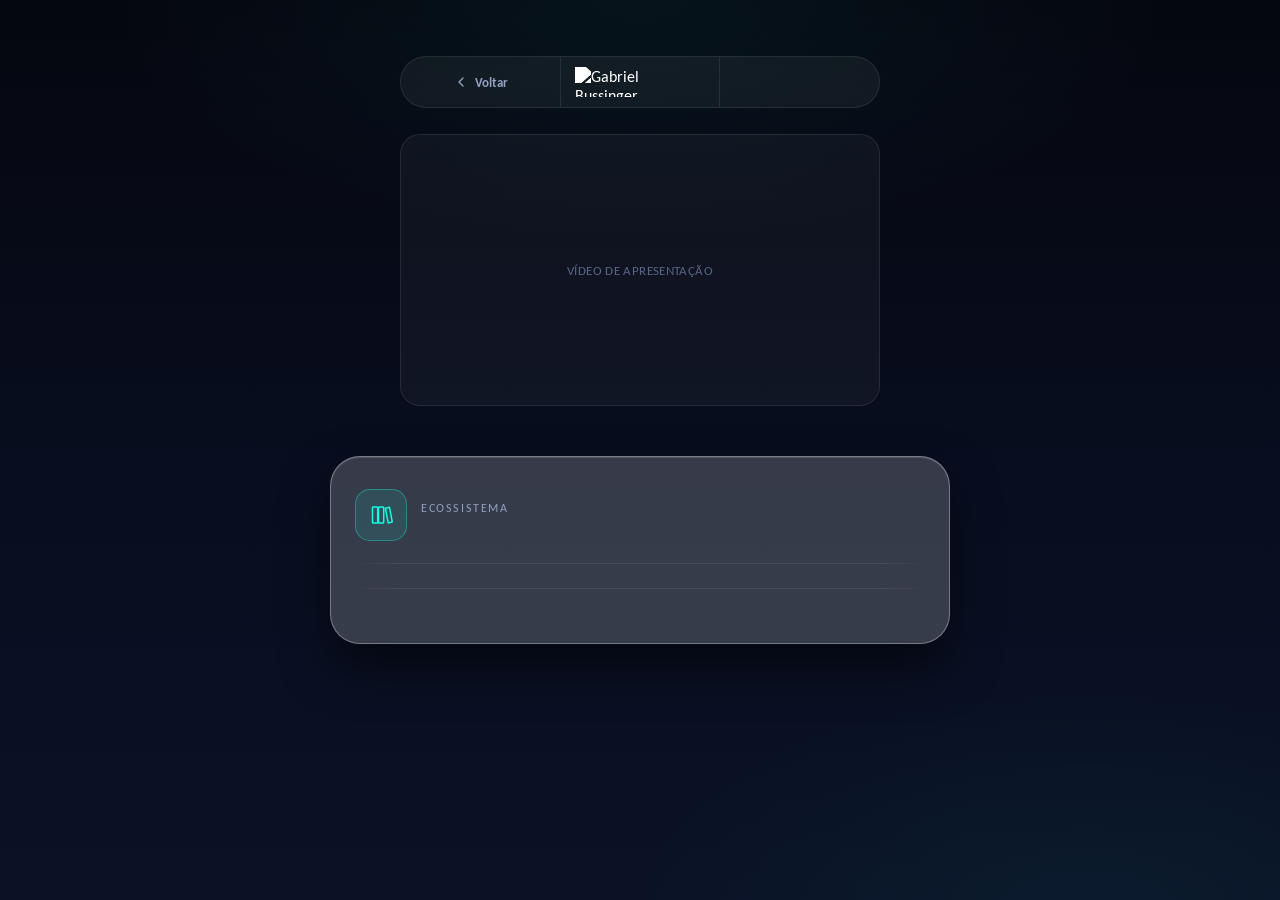
==== commit ad8be2df: "Add files via upload" ====
--- a/index.html
+++ b/index.html
@@ -30,7 +30,7 @@
 <link rel="preconnect" href="https://fonts.gstatic.com" crossorigin>
 <link href="https://fonts.googleapis.com/css2?family=Protest+Riot&family=Carlito:ital,wght@0,400;0,700;1,400&display=swap" rel="stylesheet">
 
-<link rel="stylesheet" href="css/style.css" />
+<link rel="stylesheet" href="css/style.css?v=2" />
 </head>
 <body>
 
@@ -115,7 +115,7 @@
   </main>
 
   <script src="data/links.js?v=2"></script>
-  <script src="js/icons.js"></script>
-  <script src="js/main.js"></script>
+  <script src="js/icons.js?v=2"></script>
+  <script src="js/main.js?v=2"></script>
 </body>
 </html>
--- a/css/style.css
+++ b/css/style.css
@@ -540,12 +540,12 @@
 .content-panel {
   width: 100%;
   max-width: var(--col-max);
-  margin-top: 28px;
-  padding: 26px 20px;
-  border-radius: 28px;
-  background: rgba(255, 255, 255, 0.13);
-  border: 1px solid rgba(255, 255, 255, 0.26);
-  box-shadow: inset 0 1px 0 rgba(255,255,255,0.1), 0 20px 40px rgba(0,0,0,0.45);
+  margin-top: 32px;
+  padding: 32px 24px;
+  border-radius: 30px;
+  background: rgba(255, 255, 255, 0.19);
+  border: 1px solid rgba(255, 255, 255, 0.32);
+  box-shadow: inset 0 1px 0 rgba(255,255,255,0.14), 0 24px 48px rgba(0,0,0,0.5);
 }
 .panel-header {
   margin-bottom: 20px;
@@ -1813,3 +1813,4 @@
   color: var(--accent);
 }
 .plano-cta-secondary:hover { background: rgba(20, 255, 227, 0.08); }
+
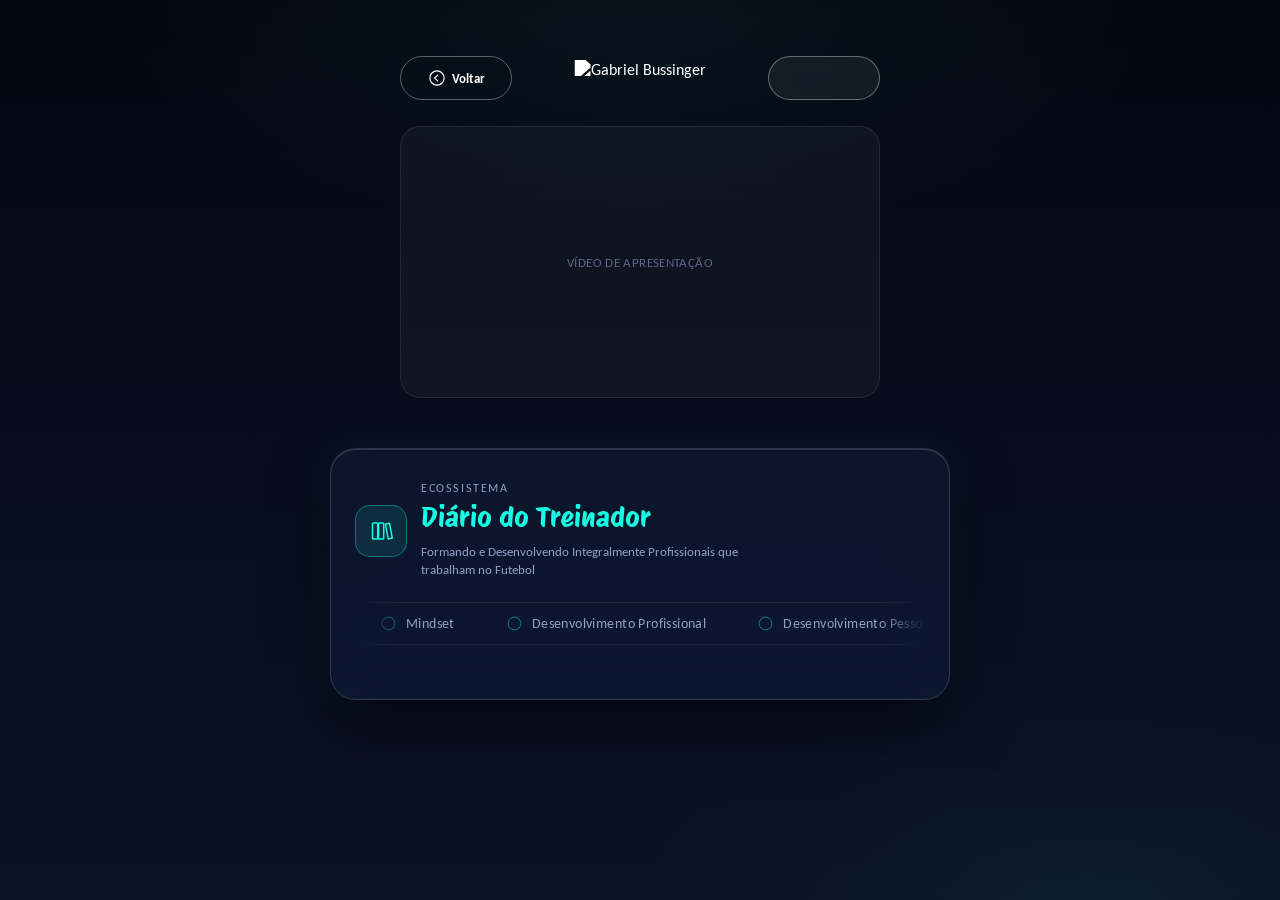
==== commit 53ca9594: "Add files via upload" ====
--- a/index.html
+++ b/index.html
@@ -65,7 +65,7 @@
 
     <div class="page2-topbar">
       <a href="gabriel-bussinger.html" class="page2-back" id="page2-back">
-        <svg viewBox="0 0 24 24" fill="none" stroke="currentColor" stroke-width="2"><path d="M15 18l-6-6 6-6" stroke-linecap="round" stroke-linejoin="round"/></svg>
+        <svg viewBox="0 0 24 24" fill="none" stroke="currentColor" stroke-width="1.6"><circle cx="12" cy="12" r="9.5"/><path d="M13 8.2l-4 3.8 4 3.8" stroke-linecap="round" stroke-linejoin="round"/></svg>
         <span id="page2-back-label">Voltar</span>
       </a>
       <div class="page2-signature">
--- a/css/style.css
+++ b/css/style.css
@@ -35,7 +35,7 @@
 html { scroll-behavior: smooth; }
 body {
   margin: 0;
-  background: linear-gradient(160deg, #0d1730 0%, #060a18 100%);
+  background: radial-gradient(ellipse 90% 50% at 50% 0%, rgba(20,255,227,0.09) 0%, transparent 60%), linear-gradient(160deg, #0d1730 0%, #060a18 100%);
   color: var(--support);
   font-family: var(--font-body);
   -webkit-font-smoothing: antialiased;
@@ -328,13 +328,6 @@
   padding: 6px 4px 4px 0;
   animation: heroIn 1s var(--ease) 0.1s both;
 }
-.signature-img {
-  display: block;
-  height: clamp(96px, 22vw, 140px);
-  width: auto;
-  max-width: 100%;
-  filter: drop-shadow(0 0 10px rgba(20, 255, 227, 0.25));
-}
 .signature-img-footer {
   height: 70px;
   margin: 0 auto;
@@ -359,7 +352,7 @@
   font-size: clamp(13px, 3.6vw, 17px);
   font-weight: 600;
   line-height: 1.4;
-  margin-bottom: 7px;
+  margin-bottom: 2px;
   white-space: nowrap;
 }
 .role-line .sep {
@@ -382,6 +375,39 @@
   50% { opacity: 0.15; }
 }
 
+.hero-info-panel {
+  position: relative;
+  display: flex;
+  flex-direction: column;
+  align-items: center;
+  text-align: center;
+  padding-top: 56px;
+}
+.hero-avatar-overlap {
+  position: absolute;
+  top: 0;
+  left: 50%;
+  transform: translate(-50%, -50%);
+  width: 96px;
+  height: 96px;
+  border-radius: 50%;
+  overflow: hidden;
+  border: 3px solid var(--accent);
+  box-shadow: 0 8px 24px rgba(0,0,0,0.5);
+}
+.hero-avatar-overlap .avatar-img {
+  width: 100%;
+  height: 100%;
+  object-fit: cover;
+}
+.signature-img {
+  display: block;
+  margin: 0 auto;
+  height: clamp(78px, 18vw, 112px);
+  width: auto;
+  max-width: 100%;
+  filter: drop-shadow(0 0 10px rgba(20, 255, 227, 0.25));
+}
 .cred-badges {
   display: flex;
   align-items: center;
@@ -542,10 +568,12 @@
   max-width: var(--col-max);
   margin-top: 32px;
   padding: 32px 24px;
-  border-radius: 30px;
-  background: rgba(255, 255, 255, 0.19);
-  border: 1px solid rgba(255, 255, 255, 0.32);
-  box-shadow: inset 0 1px 0 rgba(255,255,255,0.14), 0 24px 48px rgba(0,0,0,0.5);
+  border-radius: 26px;
+  background: rgba(40, 70, 130, 0.14);
+  border: 1px solid rgba(255, 255, 255, 0.14);
+  backdrop-filter: blur(28px);
+  -webkit-backdrop-filter: blur(28px);
+  box-shadow: 0 1px 0 rgba(255,255,255,0.15) inset, 0 30px 60px rgba(0,0,0,0.55), 0 0 40px rgba(20,255,227,0.06);
 }
 .panel-header {
   margin-bottom: 20px;
@@ -787,7 +815,7 @@
   padding: 15px 16px;
   border-radius: var(--radius);
   background: rgba(5, 9, 20, 0.7);
-  border: 1px solid rgba(255, 255, 255, 0.07);
+  border: 1.5px solid rgba(20, 255, 227, 0.4);
   backdrop-filter: blur(14px);
   -webkit-backdrop-filter: blur(14px);
   overflow: hidden;
@@ -1270,41 +1298,62 @@
 
 /* Topo da Página 2 — botão voltar + seletor de idioma */
 .page2-topbar {
-  display: flex;
-  align-items: stretch;
-  justify-content: center;
+  position: relative;
+  display: flex;
+  align-items: center;
+  justify-content: space-between;
   width: 100%;
   max-width: 480px;
   margin: 0 auto 26px;
+  gap: 8px;
+}
+.page2-back {
+  display: flex;
+  align-items: center;
+  justify-content: center;
+  gap: 6px;
+  width: 112px;
+  height: 44px;
   border-radius: 999px;
-  background: rgba(245, 245, 245, 0.05);
-  border: 1px solid var(--border);
-  overflow: hidden;
-}
-.page2-topbar > * {
-  flex: 1;
-  display: flex;
-  align-items: center;
+  border: 1.5px solid rgba(255, 255, 255, 0.35);
+  background: none;
+  color: #fff;
+  font-family: var(--font-body);
+  font-weight: 600;
+  font-size: 13px;
+  box-sizing: border-box;
+  flex: none;
+  transition: border-color 0.25s var(--ease), background 0.25s var(--ease);
+}
+.page2-back:hover { border-color: rgba(255,255,255,0.6); background: rgba(255,255,255,0.06); }
+.page2-back svg { width: 18px; height: 18px; flex: none; }
+.page2-signature {
+  position: absolute;
+  left: 50%;
+  top: 50%;
+  transform: translate(-50%, -50%);
+  display: flex;
   justify-content: center;
-  border-right: 1px solid var(--border);
-}
-.page2-topbar > *:last-child { border-right: none; }
-.page2-signature {
-  padding: 10px 14px;
+  pointer-events: none;
 }
 .signature-img-topbar {
-  height: 30px;
+  height: 36px;
   filter: brightness(0) invert(1);
 }
 .page2-topbar .lang-switcher {
   justify-content: center;
-  padding: 10px 14px;
+  align-items: center;
+  width: 112px;
+  height: 44px;
+  padding: 0 4px;
   margin: 0;
-  background: none;
-  border: none;
-  backdrop-filter: none;
-  -webkit-backdrop-filter: none;
-}
+  box-sizing: border-box;
+  flex: none;
+  gap: 3px;
+  background: rgba(245, 245, 245, 0.06);
+  border: 1.5px solid rgba(255,255,255,0.35);
+}
+.page2-topbar .lang-switcher .lang-option { width: 30px; height: 30px; }
 .page2-video {
   width: 100%;
   max-width: 480px;
@@ -1346,20 +1395,6 @@
   height: 100%;
   border: 0;
 }
-.page2-back {
-  display: flex;
-  align-items: center;
-  justify-content: center;
-  gap: 6px;
-  padding: 10px 14px;
-  color: var(--muted);
-  font-family: var(--font-body);
-  font-weight: 600;
-  font-size: 13px;
-  transition: color 0.25s var(--ease);
-}
-.page2-back svg { width: 16px; height: 16px; }
-.page2-back:hover { color: var(--support); }
 
 /* ==========================================================================
    Responsivo
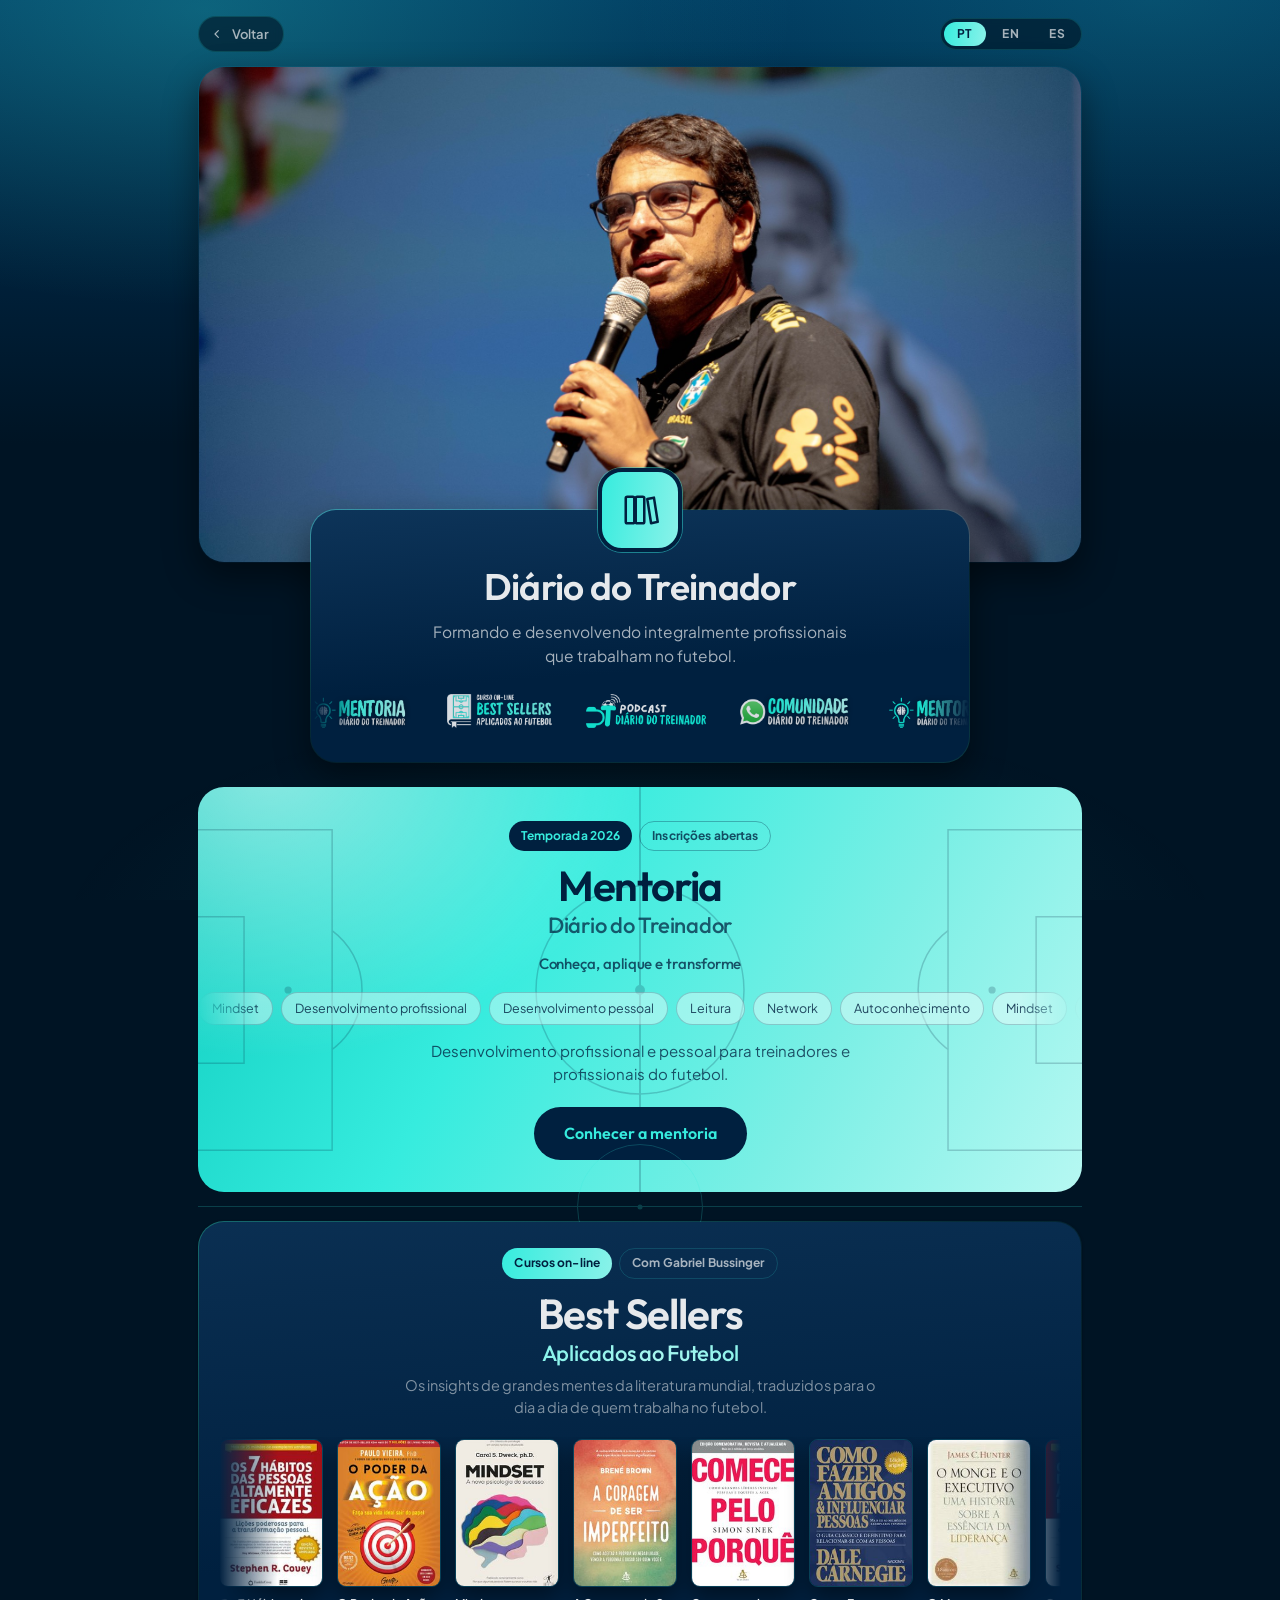
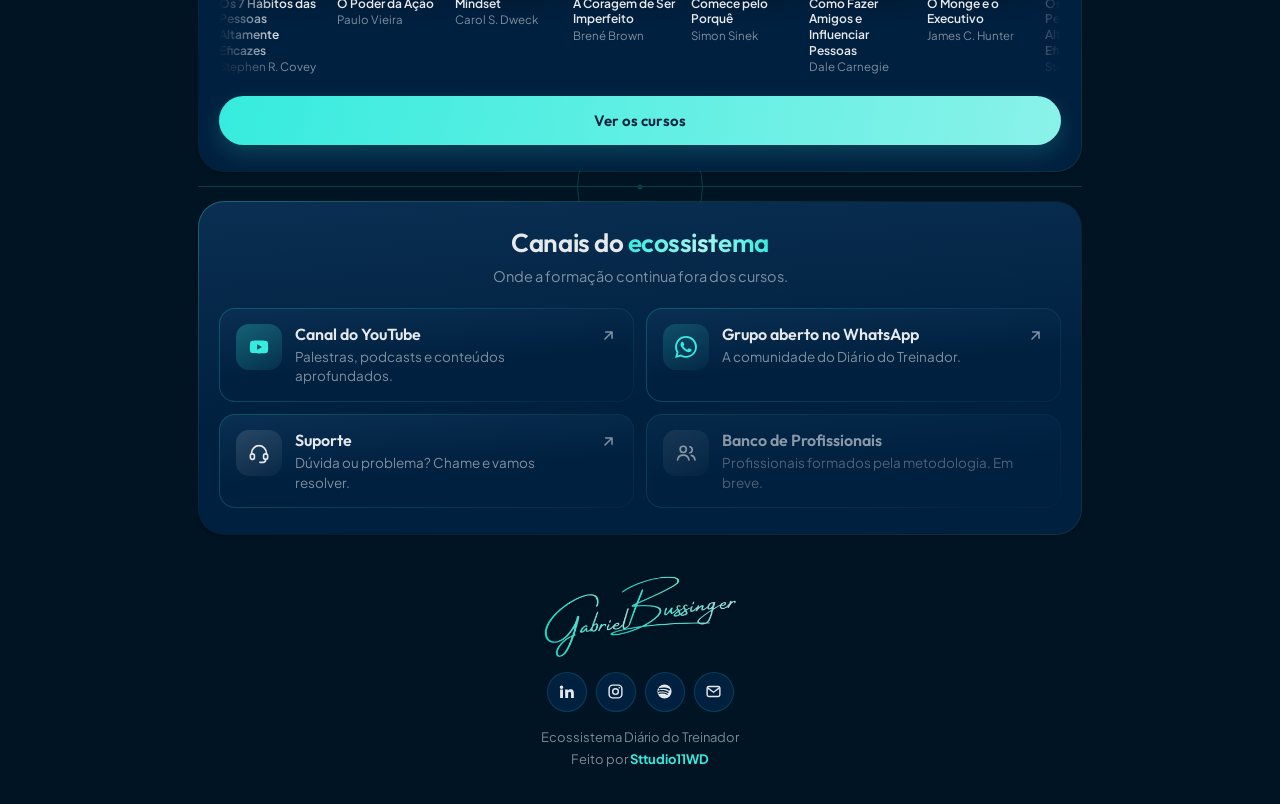
==== commit e6136719: "Redesign completo do site Diário do Treinador Quatro páginas estáticas com o novo sistema de design " ====
--- a/index.html
+++ b/index.html
@@ -1,121 +1,1460 @@
 <!DOCTYPE html>
 <html lang="pt-BR">
 <head>
-<meta charset="UTF-8" />
-<meta name="viewport" content="width=device-width, initial-scale=1.0" />
-<meta name="theme-color" content="#14ffe3" />
-<title>Ecossistema Diário do Treinador | Gabriel Bussinger</title>
-<meta name="description" content="Mentoria, cursos, podcast e comunidade do Ecossistema Diário do Treinador — com Gabriel Bussinger." />
-
-<!-- Favicon -->
-<link rel="icon" type="image/x-icon" href="images/favicon.ico" />
-<link rel="icon" type="image/png" sizes="16x16" href="images/favicon-16.png" />
-<link rel="icon" type="image/png" sizes="32x32" href="images/favicon-32.png" />
-<link rel="icon" type="image/png" sizes="48x48" href="images/favicon-48.png" />
-<link rel="icon" type="image/png" sizes="256x256" href="images/favicon.png" />
-<link rel="apple-touch-icon" sizes="180x180" href="images/apple-touch-icon.png" />
-
-<!-- Compartilhamento (WhatsApp, Instagram, Facebook, etc.) -->
-<meta property="og:type" content="website" />
-<meta property="og:site_name" content="Diário do Treinador" />
-<meta property="og:title" content="Ecossistema Diário do Treinador | Gabriel Bussinger" />
-<meta property="og:description" content="Mentoria, cursos, podcast e comunidade do Ecossistema Diário do Treinador." />
-<meta property="og:image" content="https://diariodotreinador.com.br/images/og-share.jpg" />
-<meta property="og:image:width" content="1200" />
-<meta property="og:image:height" content="630" />
-<meta property="og:url" content="https://diariodotreinador.com.br/" />
-<meta property="og:locale" content="pt_BR" />
+<meta charset="utf-8">
+<meta name="viewport" content="width=device-width, initial-scale=1">
+<meta name="theme-color" content="#001424">
+<title>Diário do Treinador — ecossistema de formação para treinadores</title>
+<meta name="description" content="Mentoria, cursos, podcast e comunidade. O ecossistema de formação continuada de Gabriel Bussinger para treinadores de futebol.">
+<link rel="canonical" href="https://www.diariodotreinador.com.br/">
+<link rel="icon" href="favicon.svg" type="image/svg+xml">
+<link rel="apple-touch-icon" href="apple-touch-icon.png">
+
+<meta property="og:type" content="website">
+<meta property="og:site_name" content="Diário do Treinador">
+<meta property="og:locale" content="pt_BR">
+<meta property="og:title" content="Diário do Treinador — ecossistema de formação para treinadores">
+<meta property="og:description" content="Mentoria, cursos, podcast e comunidade. O ecossistema de formação continuada de Gabriel Bussinger para treinadores de futebol.">
+<meta property="og:url" content="https://www.diariodotreinador.com.br/">
+<meta property="og:image" content="https://www.diariodotreinador.com.br/gabriel-hero.jpg">
+<meta name="twitter:card" content="summary_large_image">
 
 <link rel="preconnect" href="https://fonts.googleapis.com">
 <link rel="preconnect" href="https://fonts.gstatic.com" crossorigin>
-<link href="https://fonts.googleapis.com/css2?family=Protest+Riot&family=Carlito:ital,wght@0,400;0,700;1,400&display=swap" rel="stylesheet">
-
-<link rel="stylesheet" href="css/style.css?v=2" />
+<link rel="stylesheet" href="https://fonts.googleapis.com/css2?family=Outfit:wght@400;500;600&family=Plus+Jakarta+Sans:wght@400;500;600;700&display=swap">
+
+<style>
+  :root{
+    /* paleta — versão escura */
+    --mint:#36ECDE;
+    --mint-12:rgba(54,236,222,.10);
+    --mint-24:rgba(54,236,222,.18);
+    --teal:#36ECDE;          /* no escuro o mint puro já passa em contraste */
+    --ink:#E6E9EC;           /* tinta clara sobre fundo navy */
+    --ink-65:rgba(230,233,236,.72);
+    --ink-45:rgba(230,233,236,.55);
+    --paper:#001424;         /* fundo da página */
+    --card:#00203F;          /* Core Navy vira a superfície dos cards */
+    --borda:rgba(54,236,222,.16);
+    --borda-forte:rgba(54,236,222,.38);
+    --sombra:0 1px 3px rgba(0,0,0,.35);
+    --sombra-alta:0 14px 34px rgba(0,0,0,.45);
+    --brilho:0 14px 30px rgba(0,0,0,.45),0 0 0 1px rgba(54,236,222,.05);
+
+    /* gradientes — luz vinda de cima à esquerda, como no palco */
+    --g-card:linear-gradient(176deg,#0A2F52,#00203F 58%);
+    --g-card-alto:linear-gradient(176deg,#0D3459,#00203F 62%);
+    --g-borda:linear-gradient(155deg,rgba(54,236,222,.40),rgba(54,236,222,.05) 46%,rgba(54,236,222,.16));
+    --g-borda-fraca:linear-gradient(150deg,rgba(54,236,222,.26),rgba(54,236,222,.04));
+    --g-borda-forte:linear-gradient(150deg,rgba(54,236,222,.68),rgba(54,236,222,.12));
+    --g-mint:linear-gradient(100deg,#36ECDE,#8AF2E9);
+
+    /* tipo */
+    --display:"Outfit","Helvetica Neue",Arial,sans-serif;
+    --corpo:"Plus Jakarta Sans","Helvetica Neue",Arial,sans-serif;
+
+    /* medidas */
+    --wrap:900px;
+    --gutter:18px;
+    --r-secao:26px;
+    --r-cartao:16px;
+    --r-tile:13px;
+  }
+
+  *{box-sizing:border-box}
+
+  body::before{
+    content:"";
+    position:fixed;
+    inset:0;
+    z-index:-2;
+    pointer-events:none;
+    background:
+      radial-gradient(58% 38% at 10% 2%, rgba(54,236,222,.16), transparent 62%),
+      radial-gradient(46% 32% at 94% 24%, rgba(54,236,222,.09), transparent 64%),
+      radial-gradient(74% 42% at 50% 104%, rgba(54,236,222,.08), transparent 62%);
+  }
+
+  body{
+    margin:0;
+    background:var(--paper);
+    color:var(--ink);
+    font-family:var(--corpo);
+    font-size:16px;
+    line-height:1.55;
+    -webkit-font-smoothing:antialiased;
+  }
+
+  a{color:inherit}
+  img,video{max-width:100%}
+
+  h1,h2,h3{
+    font-family:var(--display);
+    font-weight:600;
+    letter-spacing:-.018em;
+    line-height:1.12;
+    text-wrap:balance;
+    margin:0;
+  }
+
+  .destaque{color:var(--mint)}
+  @supports (-webkit-background-clip:text) or (background-clip:text){
+    .destaque{
+      background:linear-gradient(94deg,#36ECDE,#A6F6EF 52%,#36ECDE);
+      -webkit-background-clip:text;
+      background-clip:text;
+      -webkit-text-fill-color:transparent;
+    }
+  }
+
+  :focus-visible{
+    outline:3px solid var(--teal);
+    outline-offset:3px;
+    border-radius:6px;
+  }
+
+  .faixa{
+    width:100%;
+    max-width:var(--wrap);
+    margin-inline:auto;
+    padding-inline:var(--gutter);
+  }
+
+  /* ===================== TOPO COM VÍDEO ===================== */
+
+  .topo{
+    position:relative;
+    isolation:isolate;
+    padding-block:16px 0;
+  }
+
+  /* aurora mint atrás do vídeo */
+  .topo::before{
+    content:"";
+    position:absolute;
+    inset:0 0 34% 0;
+    z-index:-1;
+    background:
+      radial-gradient(72% 92% at 16% 2%, rgba(54,236,222,.24), transparent 64%),
+      radial-gradient(60% 78% at 90% 0%, rgba(54,236,222,.13), transparent 68%),
+      linear-gradient(180deg,#00395F,#002542 42%,var(--paper) 88%);
+  }
+
+  .barra-idiomas{
+    display:flex;
+    justify-content:flex-end;
+    margin-bottom:14px;
+  }
+
+  .idiomas{
+    display:inline-flex;
+    gap:3px;
+    background:rgba(0,20,36,.62);
+    border:1px solid var(--borda);
+    border-radius:99px;
+    padding:3px;
+    backdrop-filter:blur(6px);
+  }
+
+  .idiomas button{
+    font-family:var(--corpo);
+    font-size:12px;
+    font-weight:700;
+    letter-spacing:.06em;
+    color:var(--ink-65);
+    background:transparent;
+    border:0;
+    border-radius:99px;
+    padding:6px 13px;
+    line-height:1;
+    cursor:pointer;
+    transition:background .16s ease,color .16s ease;
+  }
+  .idiomas button:hover{background:rgba(255,255,255,.08);color:var(--ink)}
+  .idiomas button[aria-pressed="true"]{background:var(--g-mint);color:#00203F}
+
+  .palco{
+    position:relative;
+    border-radius:var(--r-secao);
+    overflow:hidden;
+    background:#00203F padding-box,var(--g-borda) border-box;
+    border:1px solid transparent;
+    box-shadow:var(--sombra-alta);
+    aspect-ratio:1/1;
+  }
+  @media (min-width:560px){
+    .palco{aspect-ratio:16/9}
+  }
+  .palco video{
+    width:100%;
+    height:100%;
+    object-fit:cover;
+    display:block;
+  }
+
+  /* cartão de identidade sobreposto ao vídeo */
+  .identidade{
+    position:relative;
+    z-index:2;
+    margin:-54px auto 0;
+    max-width:660px;
+    background:var(--g-card-alto) padding-box,var(--g-borda) border-box;
+    border:1px solid transparent;
+    border-radius:var(--r-secao);
+    box-shadow:var(--sombra-alta);
+    padding:0 24px 28px;
+    text-align:center;
+  }
+
+  .retrato{
+    width:96px;
+    height:96px;
+    border-radius:50%;
+    display:block;
+    margin:-48px auto 0;
+    border:4px solid var(--card);
+    background:#00203F;
+    box-shadow:0 0 0 2px var(--mint);
+  }
+
+  .assinatura{
+    display:block;
+    width:min(280px,80%);
+    height:auto;
+    margin:14px auto 0;
+  }
+
+  .slogan{
+    margin:12px auto 0;
+    max-width:40ch;
+    color:var(--ink-65);
+    font-size:15.5px;
+  }
+
+  /* ===================== CORPO ===================== */
+
+  .corpo{
+    display:flex;
+    flex-direction:column;
+    gap:20px;
+    padding-block:24px 34px;
+  }
+
+  .secao{
+    background:var(--g-card) padding-box,var(--g-borda) border-box;
+    border:1px solid transparent;
+    border-radius:var(--r-secao);
+    box-shadow:var(--sombra);
+    padding:26px 20px;
+  }
+
+  .secao-titulo{
+    font-size:clamp(21px,4.6vw,26px);
+    text-align:center;
+  }
+
+  .secao-resumo{
+    margin:8px auto 0;
+    max-width:44ch;
+    text-align:center;
+    color:var(--ink-45);
+    font-size:14.5px;
+  }
+
+  /* --- faixa de credenciais --- */
+
+  .credenciais{
+    list-style:none;
+    margin:0;
+    padding:0;
+    display:grid;
+    grid-template-columns:repeat(2,minmax(0,1fr));
+    gap:14px;
+  }
+
+  .credencial{
+    display:flex;
+    flex-direction:column;
+    align-items:center;
+    text-align:center;
+    gap:8px;
+  }
+
+  .tile{
+    width:46px;
+    height:46px;
+    border-radius:var(--r-tile);
+    display:grid;
+    place-items:center;
+    flex:none;
+  }
+  .tile svg{width:22px;height:22px;display:block}
+  .tile-mint{background:linear-gradient(145deg,rgba(54,236,222,.28),rgba(54,236,222,.07));color:var(--mint)}
+  .tile-teal{background:linear-gradient(145deg,rgba(54,236,222,.18),rgba(54,236,222,.04));color:var(--mint)}
+  .tile-navy{background:linear-gradient(145deg,rgba(255,255,255,.13),rgba(255,255,255,.03));color:var(--ink)}
+
+  .credencial b{
+    font-family:var(--display);
+    font-weight:600;
+    font-size:15px;
+    line-height:1.2;
+  }
+  .credencial span{
+    color:var(--ink-45);
+    font-size:13px;
+    line-height:1.35;
+  }
+
+  @media (min-width:680px){
+    .credenciais{grid-template-columns:repeat(4,minmax(0,1fr))}
+  }
+
+  /* --- listas de links --- */
+
+  .links{
+    list-style:none;
+    margin:20px 0 0;
+    padding:0;
+    display:grid;
+    gap:12px;
+  }
+
+  @media (min-width:680px){
+    .links-duplo{grid-template-columns:repeat(2,minmax(0,1fr))}
+  }
+
+  .link{
+    display:flex;
+    align-items:flex-start;
+    gap:13px;
+    height:100%;
+    background:var(--g-card) padding-box,var(--g-borda-fraca) border-box;
+    border:1px solid transparent;
+    border-radius:var(--r-cartao);
+    padding:15px 16px;
+    text-decoration:none;
+    transition:box-shadow .18s ease,transform .18s ease;
+  }
+  .link:hover{
+    background:var(--g-card-alto) padding-box,var(--g-borda-forte) border-box;
+    box-shadow:var(--brilho);
+    transform:translateY(-2px);
+  }
+
+  .link-texto{flex:1;min-width:0}
+
+  .link-titulo{
+    display:block;
+    font-family:var(--display);
+    font-weight:600;
+    font-size:16px;
+    line-height:1.25;
+  }
+
+  .link-desc{
+    display:block;
+    margin-top:3px;
+    color:var(--ink-45);
+    font-size:13.5px;
+    line-height:1.45;
+  }
+
+  .seta{
+    flex:none;
+    width:17px;
+    height:17px;
+    margin-top:3px;
+    color:var(--ink-45);
+    transition:transform .18s ease,color .18s ease;
+  }
+  .link:hover .seta{color:var(--teal);transform:translate(2px,-2px)}
+
+  /* --- agenda --- */
+
+  .evento{
+    margin-top:20px;
+    border:1px solid transparent;
+    border-radius:var(--r-cartao);
+    padding:16px;
+    background:
+      linear-gradient(168deg,rgba(54,236,222,.14),rgba(0,32,63,0) 54%) padding-box,
+      var(--g-card-alto) padding-box,
+      var(--g-borda) border-box;
+  }
+
+  .evento-topo{
+    display:flex;
+    gap:14px;
+    align-items:flex-start;
+  }
+
+  .data{
+    flex:none;
+    width:60px;
+    background:linear-gradient(170deg,rgba(255,255,255,.13),rgba(255,255,255,.03));
+    border:1px solid var(--borda);
+    border-radius:var(--r-tile);
+    padding:9px 0 8px;
+    text-align:center;
+  }
+  .data .dia{
+    display:block;
+    font-family:var(--display);
+    font-weight:600;
+    font-size:26px;
+    line-height:1;
+    font-variant-numeric:tabular-nums;
+  }
+  .data .mes{
+    display:block;
+    margin-top:3px;
+    color:var(--teal);
+    font-size:11px;
+    font-weight:700;
+    letter-spacing:.09em;
+  }
+
+  .evento-tema{
+    font-size:18px;
+    margin:0;
+  }
+  .evento-local{
+    margin:4px 0 0;
+    color:var(--ink-45);
+    font-size:14px;
+  }
+
+  .detalhes{
+    list-style:none;
+    display:flex;
+    flex-wrap:wrap;
+    gap:7px;
+    margin:13px 0 0;
+    padding:0;
+  }
+  .detalhe{
+    display:inline-flex;
+    align-items:center;
+    gap:5px;
+    background:linear-gradient(170deg,rgba(255,255,255,.09),rgba(255,255,255,.02));
+    border:1px solid var(--borda);
+    border-radius:99px;
+    padding:5px 11px;
+    font-size:12.5px;
+    color:var(--ink-65);
+    white-space:nowrap;
+  }
+  .detalhe svg{width:13px;height:13px;flex:none;color:var(--ink-45)}
+
+  .botao-inscrever{
+    display:block;
+    margin-top:15px;
+    background:var(--g-mint);
+    color:#00203F;
+    box-shadow:0 8px 22px rgba(54,236,222,.18);
+    text-align:center;
+    text-decoration:none;
+    font-family:var(--display);
+    font-weight:600;
+    font-size:15px;
+    padding:13px 18px;
+    border-radius:99px;
+    transition:opacity .18s ease,transform .18s ease;
+  }
+  .botao-inscrever:hover{opacity:.9;transform:translateY(-1px)}
+
+  /* --- banner final --- */
+
+  .banner{
+    position:relative;
+    overflow:hidden;
+    isolation:isolate;
+    border-radius:var(--r-secao);
+    background:
+      radial-gradient(76% 130% at 8% -6%, rgba(255,255,255,.5), transparent 56%),
+      linear-gradient(118deg,#12CFC2 2%,#36ECDE 36%,#7BEFE5 70%,#B6F8F2 100%);
+    color:#00203F;
+    padding:34px 22px 32px;
+    text-align:center;
+  }
+
+  /* campo visto de cima: grande área em cada extremidade,
+     círculo central no meio, cortado pela linha do meio-campo */
+  .campo{
+    position:absolute;
+    inset:0;
+    z-index:-1;
+    color:#00203F;
+    opacity:.2;
+    pointer-events:none;
+  }
+
+  /* mantém a espessura das linhas igual nos dois SVGs, que têm escalas diferentes */
+  .campo svg *{vector-effect:non-scaling-stroke}
+
+  /* mobile: campo na vertical — áreas em cima e embaixo.
+     o deslocamento de 24.07% = (altura-largura)/2·altura da caixa antes de girar,
+     que é o que encosta a linha de fundo na borda depois do rotate. */
+  .campo-area{
+    position:absolute;
+    left:50%;
+    width:26%;
+    height:auto;
+    aspect-ratio:84/162;
+  }
+  .campo-area.esq{top:0;translate:-50% -24.07%;rotate:90deg}
+  .campo-area.dir{bottom:0;translate:-50% 24.07%;rotate:-90deg}
+
+  .campo-meio{
+    position:absolute;
+    left:0;
+    right:0;
+    top:50%;
+    height:1.5px;
+    margin-top:-.75px;
+    background:currentColor;
+  }
+
+  .campo-circulo{
+    position:absolute;
+    left:50%;
+    top:50%;
+    width:40%;
+    height:auto;
+    aspect-ratio:1;
+    translate:-50% -50%;
+  }
+
+  /* desktop: campo na horizontal — áreas nas duas extremidades */
+  @media (min-width:560px){
+    .campo-area{left:auto;width:auto;height:80%}
+    .campo-area.esq{left:0;top:50%;translate:0 -50%;rotate:none}
+    .campo-area.dir{right:0;bottom:auto;top:50%;translate:0 -50%;rotate:none;scale:-1 1}
+
+    .campo-meio{
+      left:50%;
+      right:auto;
+      top:0;
+      bottom:0;
+      width:1.5px;
+      height:auto;
+      margin-top:0;
+      margin-left:-.75px;
+    }
+
+    .campo-circulo{width:auto;height:54%}
+  }
+
+  .banner h2{
+    font-size:clamp(25px,5.9vw,34px);
+    max-width:20ch;
+    margin-inline:auto;
+  }
+
+  .banner-lema{
+    font-family:var(--display);
+    font-weight:500;
+    font-size:clamp(15px,3.2vw,17px);
+    letter-spacing:-.005em;
+    margin:8px auto 0;
+    color:rgba(0,32,63,.7);
+  }
+
+  .banner p{
+    margin:11px auto 0;
+    max-width:46ch;
+    color:rgba(0,32,63,.76);
+    font-size:15px;
+  }
+
+  .botao-mint{
+    display:inline-block;
+    margin-top:22px;
+    background:#00203F;
+    color:var(--mint);
+    text-decoration:none;
+    font-family:var(--display);
+    font-weight:600;
+    font-size:16px;
+    padding:14px 30px;
+    border-radius:99px;
+    transition:transform .18s ease,box-shadow .18s ease;
+  }
+  .botao-mint:hover{
+    transform:translateY(-2px);
+    box-shadow:0 10px 24px rgba(0,32,63,.3);
+  }
+
+  /* --- rodapé --- */
+
+  .rodape{
+    display:flex;
+    flex-direction:column;
+    align-items:center;
+    gap:14px;
+    text-align:center;
+    padding-block:6px 34px;
+  }
+
+  .assinatura-rodape{width:min(200px,58%);height:auto;display:block;opacity:.85}
+
+  .sociais{display:flex;gap:9px}
+
+  .social{
+    width:40px;
+    height:40px;
+    border-radius:50%;
+    background:var(--card);
+    border:1px solid var(--borda);
+    color:var(--ink);
+    display:grid;
+    place-items:center;
+    transition:background .18s ease,color .18s ease,transform .18s ease;
+  }
+  .social svg{width:17px;height:17px;display:block}
+  .social:hover{background:var(--g-mint);color:#00203F;transform:translateY(-2px)}
+
+  .creditos{
+    font-size:13px;
+    color:var(--ink-45);
+    line-height:1.7;
+    margin:0;
+  }
+  .creditos a{color:var(--teal);font-weight:700;text-decoration:none}
+  .creditos a:hover{text-decoration:underline}
+
+  /* ===================== TOPBAR ===================== */
+
+  .topbar{
+    display:flex;
+    align-items:center;
+    justify-content:space-between;
+    gap:12px;
+    margin-bottom:14px;
+  }
+
+  .voltar{
+    display:inline-flex;
+    align-items:center;
+    gap:7px;
+    background:rgba(0,20,36,.62);
+    border:1px solid var(--borda);
+    border-radius:99px;
+    padding:7px 14px 7px 10px;
+    font-size:13px;
+    font-weight:600;
+    color:var(--ink-65);
+    text-decoration:none;
+    backdrop-filter:blur(6px);
+    transition:color .16s ease,border-color .16s ease;
+  }
+  .voltar svg{width:16px;height:16px;flex:none}
+  .voltar:hover{color:var(--ink);border-color:var(--borda-forte)}
+
+  .palco-foto{
+    width:100%;
+    height:100%;
+    object-fit:cover;
+    object-position:58% 38%;
+    display:block;
+  }
+
+  /* ===================== MARCA DO ECOSSISTEMA ===================== */
+
+  .marca-eco{
+    width:84px;
+    height:84px;
+    border-radius:24px;
+    margin:-42px auto 0;
+    display:grid;
+    place-items:center;
+    background:var(--g-mint);
+    border:4px solid var(--card);
+    box-shadow:0 0 0 1px rgba(54,236,222,.45);
+    color:#00203F;
+  }
+  .marca-eco svg{width:38px;height:38px;display:block}
+
+  .eco-titulo{
+    font-size:clamp(27px,6.4vw,37px);
+    margin-top:14px;
+  }
+
+  /* ===================== ESTEIRAS (carrosséis) =====================
+     cada trilho tem o conteúdo duplicado; a animação anda -50%,
+     então o ponto de retorno cai exatamente sobre a cópia. */
+  .esteira{
+    overflow:hidden;
+    -webkit-mask-image:linear-gradient(90deg,transparent,#000 7%,#000 93%,transparent);
+    mask-image:linear-gradient(90deg,transparent,#000 7%,#000 93%,transparent);
+  }
+  .esteira-trilho{
+    display:flex;
+    width:max-content;
+    animation:correr var(--tempo,34s) linear infinite;
+  }
+  .esteira:hover .esteira-trilho,
+  .esteira:focus-within .esteira-trilho{animation-play-state:paused}
+
+  @keyframes correr{to{transform:translateX(-50%)}}
+
+  @media (prefers-reduced-motion:reduce){
+    .esteira{overflow-x:auto;-webkit-mask-image:none;mask-image:none}
+    .esteira-trilho{animation:none;width:auto}
+  }
+
+  /* esteira 1 — pilares do método */
+  .esteira-pilares{margin-top:18px;--tempo:36s}
+
+  .pilares{list-style:none;margin:0;padding:0}
+  .pilar{
+    white-space:nowrap;
+    flex:none;
+    margin-right:8px;
+    border:1px solid var(--borda);
+    border-radius:99px;
+    padding:6px 13px;
+    font-size:12.5px;
+    color:var(--ink-65);
+    background:linear-gradient(170deg,rgba(255,255,255,.08),rgba(255,255,255,.02));
+  }
+
+  /* esteira 2 — marcas do ecossistema */
+  .esteira-marcas{--tempo:30s}
+  .esteira-marcas .esteira-trilho{align-items:center;padding-block:4px}
+  .esteira-marcas img{
+    height:34px;
+    width:auto;
+    display:block;
+    flex:none;
+    margin-right:34px;
+    opacity:.85;
+  }
+
+  /* ===================== SELOS ===================== */
+
+  .selos{
+    list-style:none;
+    display:flex;
+    flex-wrap:wrap;
+    justify-content:center;
+    gap:7px;
+    margin:0 0 14px;
+    padding:0;
+  }
+  .selo{
+    display:inline-flex;
+    align-items:center;
+    border-radius:99px;
+    padding:5px 12px;
+    font-size:12px;
+    font-weight:700;
+    letter-spacing:.01em;
+  }
+  .banner .selo-solido{background:#00203F;color:var(--mint)}
+  .banner .selo-vazado{border:1px solid rgba(0,32,63,.3);color:rgba(0,32,63,.78)}
+  .secao .selo-solido{background:var(--g-mint);color:#00203F}
+  .secao .selo-vazado{border:1px solid var(--borda);color:var(--ink-65)}
+
+  /* ===================== PRATELEIRA DE LIVROS ===================== */
+
+  .esteira-livros{margin-top:18px;--tempo:52s}
+  .esteira-livros .esteira-trilho{padding-block:2px 6px}
+
+  .livro{flex:none;width:104px;margin-right:14px}
+  .livro img{
+    display:block;
+    width:104px;
+    height:148px;
+    object-fit:cover;
+    border-radius:9px;
+    border:1px solid var(--borda);
+    box-shadow:0 10px 22px rgba(0,0,0,.45);
+  }
+  .livro b{
+    display:block;
+    margin-top:9px;
+    font-size:12px;
+    font-weight:600;
+    line-height:1.3;
+  }
+  .livro span{
+    display:block;
+    margin-top:2px;
+    color:var(--ink-45);
+    font-size:11.5px;
+    line-height:1.3;
+  }
+
+  /* card sem link, para o que ainda não abriu */
+  .link.indisponivel{
+    opacity:.6;
+    cursor:default;
+  }
+  .link.indisponivel:hover{
+    background:var(--g-card) padding-box,var(--g-borda-fraca) border-box;
+    box-shadow:none;
+    transform:none;
+  }
+
+  /* ===================== AJUSTE FINO DE MOBILE =====================
+     mesma composição, tudo um passo menor: tipo, respiro, tiles e raios */
+  @media (max-width:559px){
+    :root{
+      --r-secao:20px;
+      --r-cartao:13px;
+      --r-tile:11px;
+      --gutter:16px;
+    }
+
+    .corpo{gap:14px;padding-block:18px 26px}
+    .secao{padding:20px 15px}
+    .secao-titulo{font-size:19.5px}
+    .secao-resumo{margin-top:6px;font-size:13.5px}
+
+    /* identidade */
+    .identidade{margin-top:-44px;padding:0 18px 22px}
+    .retrato{width:80px;height:80px;margin-top:-40px;border-width:3px}
+    .assinatura{width:min(230px,72%);margin-top:12px}
+    .slogan{margin-top:9px;font-size:14.5px}
+
+    /* credenciais */
+    .credenciais{gap:11px}
+    .credencial{gap:7px}
+    .credencial b{font-size:14px}
+    .credencial span{font-size:12.5px}
+
+    .tile{width:40px;height:40px}
+    .tile svg{width:19px;height:19px}
+
+    /* links */
+    .links{margin-top:16px;gap:10px}
+    .link{gap:11px;padding:12px 13px}
+    .link-titulo{font-size:15px}
+    .link-desc{font-size:13px}
+    .seta{width:16px;height:16px}
+
+    /* agenda */
+    .evento{margin-top:16px;padding:14px}
+    .evento-topo{gap:12px}
+    .data{width:52px;padding:7px 0 6px}
+    .data .dia{font-size:23px}
+    .data .mes{font-size:10.5px}
+    .evento-tema{font-size:16.5px}
+    .evento-local{font-size:13.5px}
+    .detalhes{margin-top:11px;gap:6px}
+    .detalhe{padding:4px 9px;font-size:12px}
+    .botao-inscrever{margin-top:13px;padding:12px 16px;font-size:14.5px}
+
+    /* banner */
+    .banner{padding:26px 16px 24px}
+    .banner h2{font-size:23px}
+    .banner-lema{font-size:14.5px;margin-top:6px}
+    .banner p{margin-top:9px;font-size:14px}
+    .botao-mint{margin-top:18px;padding:13px 24px;font-size:15px}
+
+    /* campo vertical: encolhe junto com o banner */
+    .campo{opacity:.17}
+    .campo-area{width:23%}
+    .campo-circulo{width:36%}
+
+    /* rodapé */
+    .rodape{gap:12px;padding-block:4px 28px}
+    .assinatura-rodape{width:min(170px,52%)}
+    .social{width:36px;height:36px}
+    .social svg{width:16px;height:16px}
+    .creditos{font-size:12.5px}
+
+    /* --- página do ecossistema --- */
+    .topbar{margin-bottom:12px}
+    .voltar{padding:6px 12px 6px 9px;font-size:12.5px}
+    .marca-eco{width:70px;height:70px;border-radius:20px;margin-top:-35px;border-width:3px}
+    .marca-eco svg{width:32px;height:32px}
+    .eco-titulo{font-size:26px;margin-top:12px}
+    .esteira-pilares{margin-top:14px}
+    .pilar{padding:5px 11px;font-size:11.5px;margin-right:6px}
+    .esteira-marcas img{height:28px;margin-right:26px}
+    .selos{gap:6px;margin-bottom:12px}
+    .selo{padding:4px 10px;font-size:11.5px}
+    .esteira-livros{margin-top:14px}
+    .livro{width:92px;margin-right:10px}
+    .livro img{width:92px;height:131px}
+  }
+
+  @media (prefers-reduced-motion:reduce){
+    *,*::before,*::after{
+      animation-duration:.001ms !important;
+      transition-duration:.001ms !important;
+    }
+  }
+  /* =====================================================================
+     BREAKPOINTS — mesmo sistema da página da Mentoria
+     Mobile < 640 · Tablet 640–1023 · Desktop 1024–1439 · Widescreen ≥ 1440
+     ===================================================================== */
+
+  @media (min-width:640px) and (max-width:1023px){
+    :root{ --wrap:720px; --gutter:26px; }
+  }
+  @media (min-width:1024px){
+    :root{ --wrap:940px; --gutter:28px; }
+  }
+  @media (min-width:1440px){
+    :root{ --wrap:1120px; --gutter:34px; }
+  }
+  @media (min-width:1800px){
+    :root{ --wrap:1280px; --gutter:44px; }
+  }
+
+  @media (min-width:1440px){
+    .corpo{gap:26px;padding-block:32px 44px}
+    .secao{padding:34px 28px}
+    .secao-titulo{font-size:clamp(26px,2.2vw,32px)}
+    .secao-resumo{font-size:15.5px}
+    .eco-titulo{font-size:clamp(34px,3.2vw,44px)}
+    .slogan{font-size:17px}
+    .link{padding:18px 20px}
+    .link-titulo{font-size:17px}
+    .link-desc{font-size:14.5px}
+    .tile{width:52px;height:52px}
+    .tile svg{width:24px;height:24px}
+    .banner{padding:44px 30px 40px}
+    .livro{width:120px;margin-right:16px}
+    .livro img{width:120px;height:170px}
+    .esteira-marcas img{height:40px;margin-right:42px}
+    .pilar{font-size:13.5px;padding:7px 15px}
+  }
+
+  /* ===================== MEIO-CAMPO: divisória de seções ===================== */
+
+  .secao,
+  .rodape{position:relative;z-index:1}
+
+  .meio-campo{
+    position:relative;
+    z-index:0;
+    height:0;
+    border:0;
+    border-top:1px solid currentColor;
+    color:var(--mint);
+    opacity:.2;
+    margin-block:-6px;
+    pointer-events:none;
+  }
+  .meio-campo::after{
+    content:"";
+    position:absolute;
+    left:50%;
+    top:0;
+    width:124px;
+    height:124px;
+    border:1px solid currentColor;
+    border-radius:50%;
+    transform:translate(-50%,-50%);
+  }
+  .meio-campo::before{
+    content:"";
+    position:absolute;
+    left:50%;
+    top:0;
+    width:5px;
+    height:5px;
+    border-radius:50%;
+    background:currentColor;
+    transform:translate(-50%,-50%);
+  }
+  @media (max-width:559px){
+    .meio-campo::after{width:92px;height:92px}
+  }
+  @media (min-width:1440px){
+    .meio-campo::after{width:156px;height:156px}
+  }
+
+
+  /* ===================== CARROSSÉIS REPOSICIONADOS ===================== */
+
+  /* logos dentro do cartão de cabeçalho: sangram até as bordas do cartão */
+  .identidade .esteira-marcas{
+    margin:20px -24px 0;
+    padding-block:2px;
+  }
+  @media (max-width:559px){
+    .identidade .esteira-marcas{margin:16px -18px 0}
+    .identidade .esteira-marcas img{height:26px;margin-right:24px}
+  }
+
+  /* palavras dentro do bloco mint: contraste invertido */
+  .banner .esteira-pilares{
+    margin:16px -22px 0;
+    --tempo:40s;
+  }
+  .banner .pilar{
+    background:rgba(255,255,255,.4);
+    border:1px solid rgba(0,32,63,.22);
+    color:rgba(0,32,63,.82);
+  }
+  .banner p{margin-top:14px}
+  @media (max-width:559px){
+    .banner .esteira-pilares{margin:14px -16px 0}
+  }
+
+
+  /* ===================== TÍTULO DE PRODUTO =====================
+     Nome em cima, qualificador embaixo: o card passa a anunciar o
+     produto em vez de descrevê-lo numa linha só. */
+
+  .titulo-produto strong{
+    display:block;
+    font-family:var(--display);
+    font-weight:600;
+    font-size:clamp(30px,7.4vw,42px);
+    line-height:1.02;
+    letter-spacing:-.028em;
+  }
+  .titulo-produto span{
+    display:block;
+    margin-top:5px;
+    font-family:var(--display);
+    font-weight:500;
+    font-size:clamp(17px,3.8vw,22px);
+    line-height:1.14;
+    letter-spacing:-.012em;
+  }
+  .banner .titulo-produto span{color:rgba(0,32,63,.72)}
+
+  @media (min-width:1440px){
+    .titulo-produto strong{font-size:48px}
+    .titulo-produto span{font-size:24px;margin-top:6px}
+  }
+  @media (max-width:559px){
+    .titulo-produto strong{font-size:29px}
+    .titulo-produto span{font-size:16.5px}
+  }
+</style>
 </head>
 <body>
-
-  <div class="flow-bg" aria-hidden="true">
-    <svg class="pitch-svg" viewBox="0 0 800 1200" preserveAspectRatio="xMidYMid slice" xmlns="http://www.w3.org/2000/svg">
-      <rect x="60" y="40" width="680" height="1120" rx="4" fill="none" stroke="currentColor" stroke-width="3.2"/>
-      <line x1="60" y1="600" x2="740" y2="600" stroke="currentColor" stroke-width="3.2"/>
-      <circle cx="400" cy="600" r="110" fill="none" stroke="currentColor" stroke-width="3.2"/>
-      <circle cx="400" cy="600" r="5" fill="currentColor"/>
-      <rect x="220" y="40" width="360" height="180" fill="none" stroke="currentColor" stroke-width="3.2"/>
-      <rect x="310" y="40" width="180" height="70" fill="none" stroke="currentColor" stroke-width="3.2"/>
-      <path d="M290 220 A110 110 0 0 0 510 220" fill="none" stroke="currentColor" stroke-width="3.2"/>
-      <circle cx="400" cy="160" r="5" fill="currentColor"/>
-      <rect x="220" y="980" width="360" height="180" fill="none" stroke="currentColor" stroke-width="3.2"/>
-      <rect x="310" y="1090" width="180" height="70" fill="none" stroke="currentColor" stroke-width="3.2"/>
-      <path d="M290 980 A110 110 0 0 1 510 980" fill="none" stroke="currentColor" stroke-width="3.2"/>
-      <circle cx="400" cy="1040" r="5" fill="currentColor"/>
-      <path d="M60 65 A25 25 0 0 0 85 40" fill="none" stroke="currentColor" stroke-width="3"/>
-      <path d="M715 40 A25 25 0 0 0 740 65" fill="none" stroke="currentColor" stroke-width="3"/>
-      <path d="M740 1135 A25 25 0 0 0 715 1160" fill="none" stroke="currentColor" stroke-width="3"/>
-      <path d="M85 1160 A25 25 0 0 0 60 1135" fill="none" stroke="currentColor" stroke-width="3"/>
-    </svg>
-    <div class="pitch-light pitch-light-1"></div>
-    <div class="pitch-light pitch-light-2"></div>
-    <div class="bg-video-overlay"></div>
-    <div class="light-orb light-orb-1"></div>
-    <div class="light-orb light-orb-2"></div>
-    <div class="light-orb light-orb-3"></div>
-  </div>
-
-  <main class="page">
-
-    <div class="page2-topbar">
-      <a href="gabriel-bussinger.html" class="page2-back" id="page2-back">
-        <svg viewBox="0 0 24 24" fill="none" stroke="currentColor" stroke-width="1.6"><circle cx="12" cy="12" r="9.5"/><path d="M13 8.2l-4 3.8 4 3.8" stroke-linecap="round" stroke-linejoin="round"/></svg>
-        <span id="page2-back-label">Voltar</span>
-      </a>
-      <div class="page2-signature">
-        <img src="images/assinatura-gabriel.png" alt="Gabriel Bussinger" class="signature-img signature-img-topbar" />
+<main>
+
+  <!-- ============ TOPO: FOTO + MARCA ============ -->
+  <header class="topo">
+    <div class="faixa">
+      <div class="topbar">
+        <a class="voltar" href="gabriel-bussinger.html">
+          <svg viewBox="0 0 24 24" fill="none" stroke="currentColor" stroke-width="1.8" stroke-linecap="round" stroke-linejoin="round" aria-hidden="true"><path d="M14 7l-5 5 5 5"/></svg>
+          <span data-i18n="voltar">Voltar</span>
+        </a>
+
+        <div class="idiomas" role="group" aria-label="Idioma">
+          <button type="button" data-lang="pt" aria-pressed="true">PT</button>
+          <button type="button" data-lang="en" aria-pressed="false">EN</button>
+          <button type="button" data-lang="es" aria-pressed="false">ES</button>
+        </div>
       </div>
-      <div class="lang-switcher" id="lang-switcher" aria-label="Selecionar idioma"></div>
-    </div>
-
-    <!-- ================= VÍDEO DE APRESENTAÇÃO ================= -->
-    <!-- Cole aqui o embed do vídeo (YouTube/Vimeo) dentro de <div class="page2-video-frame">,
-         ou troque por uma tag <video> — o container já mantém a proporção 16:9 automaticamente. -->
-    <div class="page2-video">
-      <div class="page2-video-frame">
-        <!-- <iframe src="https://www.youtube.com/embed/SEU_VIDEO_ID" title="Vídeo de apresentação" frameborder="0" allow="accelerometer; autoplay; clipboard-write; encrypted-media; gyroscope; picture-in-picture" allowfullscreen></iframe> -->
+
+      <div class="palco">
+        <img class="palco-foto" src="gabriel-hero.jpg" width="2000" height="1333" alt="Gabriel Bussinger durante uma palestra" />
+      </div>
+
+      <div class="identidade">
+        <span class="marca-eco" aria-hidden="true">
+          <svg viewBox="0 0 24 24" fill="none" stroke="currentColor" stroke-width="1.6" stroke-linejoin="round">
+            <rect x="3" y="3.6" width="5.4" height="16.8" rx="1"/>
+            <rect x="9.3" y="3.6" width="5.4" height="16.8" rx="1"/>
+            <path d="M16.6 5.1l4.2-.9 2.4 15.3-4.2.9z"/>
+          </svg>
+        </span>
+
+        <h1 class="eco-titulo" data-i18n="ecoTitulo">Diário do Treinador</h1>
+        <p class="slogan" data-i18n="ecoSlogan">Formando e desenvolvendo integralmente profissionais que trabalham no futebol.</p>
+
+        <div class="esteira esteira-marcas">
+          <div class="esteira-trilho">
+            <img src="marcas/marca-mentoria.png" alt="Mentoria Diário do Treinador" loading="lazy" />
+            <img src="marcas/marca-bestsellers.png" alt="Best Sellers Aplicados ao Futebol" loading="lazy" />
+            <img src="marcas/marca-podcast.png" alt="Podcast Diário do Treinador" loading="lazy" />
+            <img src="marcas/marca-comunidade.png" alt="Comunidade Diário do Treinador" loading="lazy" />
+            <img src="marcas/marca-mentoria.png" alt="" aria-hidden="true" loading="lazy" />
+            <img src="marcas/marca-bestsellers.png" alt="" aria-hidden="true" loading="lazy" />
+            <img src="marcas/marca-podcast.png" alt="" aria-hidden="true" loading="lazy" />
+            <img src="marcas/marca-comunidade.png" alt="" aria-hidden="true" loading="lazy" />
+          </div>
+        </div>
       </div>
     </div>
-
-    <!-- ================= ECOSSISTEMA DIÁRIO DO TREINADOR ================= -->
-    <section class="content-panel diario-panel">
-      <div class="diario-header">
-        <div class="diario-logo" id="diario-logo"><svg viewBox="0 0 24 24" fill="none" stroke="currentColor" stroke-width="1.5"><rect x="3.5" y="4" width="5.2" height="16" rx="0.8"/><rect x="9.5" y="4" width="5.2" height="16" rx="0.8"/><path d="M16.4 5.2l4.1-0.9 2.8 14.7-4.1 0.9z" stroke-linejoin="round"/></svg></div>
-        <div>
-          <span class="diario-eyebrow" id="diario-eyebrow">Ecossistema</span>
-          <span class="diario-title" id="grupo2-titulo"></span>
-          <p class="diario-slogan" id="grupo2-slogan"></p>
+  </header>
+
+  <div class="faixa corpo">
+
+    <!-- ============ MENTORIA ============ -->
+    <section class="banner">
+      <div class="campo" aria-hidden="true">
+        <svg class="campo-area esq" viewBox="0 0 84 162" fill="none" stroke="currentColor" stroke-width="1.5">
+          <path d="M0 1H67V161H0"/>
+          <path d="M0 44.4H23V117.6H0"/>
+          <path d="M67 51.3A37 37 0 0 1 67 110.7"/>
+          <circle cx="45" cy="81" r="1.8" fill="currentColor" stroke="none"/>
+        </svg>
+
+        <span class="campo-meio"></span>
+
+        <svg class="campo-circulo" viewBox="0 0 80 80" fill="none" stroke="currentColor" stroke-width="1.5">
+          <circle cx="40" cy="40" r="38"/>
+          <circle cx="40" cy="40" r="1.8" fill="currentColor" stroke="none"/>
+        </svg>
+
+        <svg class="campo-area dir" viewBox="0 0 84 162" fill="none" stroke="currentColor" stroke-width="1.5">
+          <path d="M0 1H67V161H0"/>
+          <path d="M0 44.4H23V117.6H0"/>
+          <path d="M67 51.3A37 37 0 0 1 67 110.7"/>
+          <circle cx="45" cy="81" r="1.8" fill="currentColor" stroke="none"/>
+        </svg>
+      </div>
+
+      <ul class="selos">
+        <li class="selo selo-solido" data-i18n="mentoriaBadge">Temporada 2026</li>
+        <li class="selo selo-vazado" data-i18n="mentoriaStatus">Inscrições abertas</li>
+      </ul>
+
+      <h2 class="titulo-produto">
+        <strong data-i18n="mentoriaMarca1">Mentoria</strong>
+        <span data-i18n="mentoriaMarca2">Diário do Treinador</span>
+      </h2>
+      <p class="banner-lema" data-i18n="mentoriaTitulo">Conheça, aplique e transforme</p>
+
+      <div class="esteira esteira-pilares">
+        <ul class="esteira-trilho pilares">
+          <li class="pilar" data-i18n="pilar1">Mindset</li>
+          <li class="pilar" data-i18n="pilar2">Desenvolvimento profissional</li>
+          <li class="pilar" data-i18n="pilar3">Desenvolvimento pessoal</li>
+          <li class="pilar" data-i18n="pilar4">Leitura</li>
+          <li class="pilar" data-i18n="pilar5">Network</li>
+          <li class="pilar" data-i18n="pilar6">Autoconhecimento</li>
+          <li class="pilar" aria-hidden="true" data-i18n="pilar1">Mindset</li>
+          <li class="pilar" aria-hidden="true" data-i18n="pilar2">Desenvolvimento profissional</li>
+          <li class="pilar" aria-hidden="true" data-i18n="pilar3">Desenvolvimento pessoal</li>
+          <li class="pilar" aria-hidden="true" data-i18n="pilar4">Leitura</li>
+          <li class="pilar" aria-hidden="true" data-i18n="pilar5">Network</li>
+          <li class="pilar" aria-hidden="true" data-i18n="pilar6">Autoconhecimento</li>
+        </ul>
+      </div>
+
+      <p data-i18n="mentoriaDesc">Desenvolvimento profissional e pessoal para treinadores e profissionais do futebol.</p>
+      <a class="botao-mint" href="mentoria.html" data-i18n="mentoriaCta">Conhecer a mentoria</a>
+    </section>
+
+    <div class="meio-campo" aria-hidden="true"></div>
+
+    <!-- ============ BEST SELLERS ============ -->
+    <section class="secao">
+      <ul class="selos">
+        <li class="selo selo-solido" data-i18n="bsBadge">Cursos on-line</li>
+        <li class="selo selo-vazado" data-i18n="bsAutor">Com Gabriel Bussinger</li>
+      </ul>
+
+      <h2 class="secao-titulo titulo-produto">
+        <strong data-i18n="bs1">Best Sellers</strong>
+        <span class="destaque" data-i18n="bs2">Aplicados ao Futebol</span>
+      </h2>
+      <p class="secao-resumo" data-i18n="bsResumo">Os insights de grandes mentes da literatura mundial, traduzidos para o dia a dia de quem trabalha no futebol.</p>
+
+      <div class="esteira esteira-livros">
+        <div class="esteira-trilho">
+        <article class="livro">
+          <img src="livros/capa-7habitos.jpg" width="169" height="240" alt="" loading="lazy" />
+          <b data-i18n="livro1">Os 7 Hábitos das Pessoas Altamente Eficazes</b>
+          <span>Stephen R. Covey</span>
+        </article>
+        <article class="livro">
+          <img src="livros/capa-poderdaacao.jpg" width="169" height="240" alt="" loading="lazy" />
+          <b data-i18n="livro2">O Poder da Ação</b>
+          <span>Paulo Vieira</span>
+        </article>
+        <article class="livro">
+          <img src="livros/capa-mindset.jpg" width="169" height="240" alt="" loading="lazy" />
+          <b data-i18n="livro3">Mindset</b>
+          <span>Carol S. Dweck</span>
+        </article>
+        <article class="livro">
+          <img src="livros/capa-coragemimperfeito.jpg" width="169" height="240" alt="" loading="lazy" />
+          <b data-i18n="livro4">A Coragem de Ser Imperfeito</b>
+          <span>Brené Brown</span>
+        </article>
+        <article class="livro">
+          <img src="livros/capa-comecepeloporque.jpg" width="169" height="240" alt="" loading="lazy" />
+          <b data-i18n="livro5">Comece pelo Porquê</b>
+          <span>Simon Sinek</span>
+        </article>
+        <article class="livro">
+          <img src="livros/capa-comofazeramigos.jpg" width="169" height="240" alt="" loading="lazy" />
+          <b data-i18n="livro6">Como Fazer Amigos e Influenciar Pessoas</b>
+          <span>Dale Carnegie</span>
+        </article>
+        <article class="livro">
+          <img src="livros/capa-mongeexecutivo.jpg" width="169" height="240" alt="" loading="lazy" />
+          <b data-i18n="livro7">O Monge e o Executivo</b>
+          <span>James C. Hunter</span>
+        </article>
+        <article class="livro" aria-hidden="true">
+          <img src="livros/capa-7habitos.jpg" width="169" height="240" alt="" loading="lazy" />
+          <b data-i18n="livro1">Os 7 Hábitos das Pessoas Altamente Eficazes</b>
+          <span>Stephen R. Covey</span>
+        </article>
+        <article class="livro" aria-hidden="true">
+          <img src="livros/capa-poderdaacao.jpg" width="169" height="240" alt="" loading="lazy" />
+          <b data-i18n="livro2">O Poder da Ação</b>
+          <span>Paulo Vieira</span>
+        </article>
+        <article class="livro" aria-hidden="true">
+          <img src="livros/capa-mindset.jpg" width="169" height="240" alt="" loading="lazy" />
+          <b data-i18n="livro3">Mindset</b>
+          <span>Carol S. Dweck</span>
+        </article>
+        <article class="livro" aria-hidden="true">
+          <img src="livros/capa-coragemimperfeito.jpg" width="169" height="240" alt="" loading="lazy" />
+          <b data-i18n="livro4">A Coragem de Ser Imperfeito</b>
+          <span>Brené Brown</span>
+        </article>
+        <article class="livro" aria-hidden="true">
+          <img src="livros/capa-comecepeloporque.jpg" width="169" height="240" alt="" loading="lazy" />
+          <b data-i18n="livro5">Comece pelo Porquê</b>
+          <span>Simon Sinek</span>
+        </article>
+        <article class="livro" aria-hidden="true">
+          <img src="livros/capa-comofazeramigos.jpg" width="169" height="240" alt="" loading="lazy" />
+          <b data-i18n="livro6">Como Fazer Amigos e Influenciar Pessoas</b>
+          <span>Dale Carnegie</span>
+        </article>
+        <article class="livro" aria-hidden="true">
+          <img src="livros/capa-mongeexecutivo.jpg" width="169" height="240" alt="" loading="lazy" />
+          <b data-i18n="livro7">O Monge e o Executivo</b>
+          <span>James C. Hunter</span>
+        </article>
         </div>
       </div>
 
-      <div class="brand-strip" aria-hidden="true">
-        <div class="brand-track" id="brand-track"></div>
-      </div>
-
-      <div class="brand-carousel" aria-hidden="true">
-        <div class="brand-carousel-track" id="brand-carousel-track"></div>
-      </div>
-
-      <ul class="link-list" id="grupo2-lista"></ul>
+      <a class="botao-inscrever" href="bestsellers.html" data-i18n="bsCta">Ver os cursos</a>
     </section>
 
-    <footer class="site-footer">
-      <strong id="footer-nome"></strong>
-      <div class="footer-social" id="footer-social"></div>
-      <span id="footer-ecossistema"></span>
-      <span id="footer-dev"></span>
-    </footer>
-
-  </main>
-
-  <script src="data/links.js?v=2"></script>
-  <script src="js/icons.js?v=2"></script>
-  <script src="js/main.js?v=2"></script>
+    <div class="meio-campo" aria-hidden="true"></div>
+
+    <!-- ============ CANAIS ============ -->
+    <section class="secao">
+      <h2 class="secao-titulo"><span data-i18n="canais1">Canais do</span> <span class="destaque" data-i18n="canais2">ecossistema</span></h2>
+      <p class="secao-resumo" data-i18n="canaisResumo">Onde a formação continua fora dos cursos.</p>
+
+      <ul class="links links-duplo">
+        <li>
+          <a class="link" href="https://www.youtube.com/@gabrielbussinger3386" target="_blank" rel="noopener">
+            <span class="tile tile-mint" aria-hidden="true"><svg viewBox="0 0 24 24" fill="currentColor"><path d="M21.6 7.2a2.5 2.5 0 00-1.76-1.77C18.25 5 12 5 12 5s-6.25 0-7.84.43A2.5 2.5 0 002.4 7.2C2 8.8 2 12 2 12s0 3.2.4 4.8a2.5 2.5 0 001.76 1.77C5.75 19 12 19 12 19s6.25 0 7.84-.43a2.5 2.5 0 001.76-1.77C22 15.2 22 12 22 12s0-3.2-.4-4.8zM10 15.1V8.9l5.2 3.1z"/></svg></span>
+            <span class="link-texto">
+              <strong class="link-titulo" data-i18n="ytTitulo">Canal do YouTube</strong>
+              <small class="link-desc" data-i18n="ytDesc">Palestras, podcasts e conteúdos aprofundados.</small>
+            </span>
+            <svg class="seta" viewBox="0 0 24 24" fill="none" stroke="currentColor" stroke-width="2.2" stroke-linecap="round" stroke-linejoin="round" aria-hidden="true"><path d="M7 17L17 7M8 7h9v9"/></svg>
+          </a>
+        </li>
+
+        <li>
+          <a class="link" href="https://chat.whatsapp.com/Gy7ilSwjdTG2no4LeDbzgm" target="_blank" rel="noopener">
+            <span class="tile tile-teal" aria-hidden="true"><svg viewBox="0 0 24 24" fill="currentColor"><path d="M17.472 14.382c-.297-.149-1.758-.867-2.03-.967-.273-.099-.471-.148-.67.15-.197.297-.767.966-.94 1.164-.173.199-.347.223-.644.075-.297-.15-1.255-.463-2.39-1.475-.883-.788-1.48-1.761-1.653-2.059-.173-.297-.018-.458.13-.606.134-.133.298-.347.446-.52.149-.174.198-.298.298-.497.099-.198.05-.371-.025-.52-.075-.149-.669-1.612-.916-2.207-.242-.579-.487-.5-.669-.51a12.8 12.8 0 00-.57-.01c-.198 0-.52.074-.792.372-.272.297-1.04 1.016-1.04 2.479 0 1.462 1.065 2.875 1.213 3.074.149.198 2.096 3.2 5.077 4.487.709.306 1.262.489 1.694.625.712.227 1.36.195 1.872.118.571-.085 1.758-.719 2.006-1.413.248-.694.248-1.289.173-1.413-.074-.124-.272-.198-.57-.347m-5.421 7.403h-.004a9.87 9.87 0 01-5.031-1.378l-.361-.214-3.741.982.998-3.648-.235-.374a9.86 9.86 0 01-1.51-5.26c.001-5.45 4.436-9.884 9.888-9.884a9.82 9.82 0 016.988 2.896 9.825 9.825 0 012.893 6.994c-.003 5.45-4.437 9.885-9.885 9.885M20.52 3.449C18.24 1.245 15.24 0 12.045 0 5.463 0 .104 5.359.101 11.945c0 2.096.549 4.142 1.595 5.945L0 24l6.305-1.654a11.94 11.94 0 005.71 1.454h.005c6.585 0 11.946-5.36 11.949-11.945a11.87 11.87 0 00-3.495-8.406"/></svg></span>
+            <span class="link-texto">
+              <strong class="link-titulo" data-i18n="waTitulo">Grupo aberto no WhatsApp</strong>
+              <small class="link-desc" data-i18n="waDesc">A comunidade do Diário do Treinador.</small>
+            </span>
+            <svg class="seta" viewBox="0 0 24 24" fill="none" stroke="currentColor" stroke-width="2.2" stroke-linecap="round" stroke-linejoin="round" aria-hidden="true"><path d="M7 17L17 7M8 7h9v9"/></svg>
+          </a>
+        </li>
+
+        <li>
+          <a class="link" href="https://wa.me/5551991736138" target="_blank" rel="noopener">
+            <span class="tile tile-navy" aria-hidden="true"><svg viewBox="0 0 24 24" fill="none" stroke="currentColor" stroke-width="1.8" stroke-linecap="round" stroke-linejoin="round"><path d="M4 13v-1a8 8 0 0116 0v1"/><rect x="2.6" y="13" width="4.4" height="6" rx="2"/><rect x="17" y="13" width="4.4" height="6" rx="2"/><path d="M19.2 19v.6a2.6 2.6 0 01-2.6 2.6H13"/></svg></span>
+            <span class="link-texto">
+              <strong class="link-titulo" data-i18n="supTitulo">Suporte</strong>
+              <small class="link-desc" data-i18n="supDesc">Dúvida ou problema? Chame e vamos resolver.</small>
+            </span>
+            <svg class="seta" viewBox="0 0 24 24" fill="none" stroke="currentColor" stroke-width="2.2" stroke-linecap="round" stroke-linejoin="round" aria-hidden="true"><path d="M7 17L17 7M8 7h9v9"/></svg>
+          </a>
+        </li>
+
+        <li>
+          <div class="link indisponivel">
+            <span class="tile tile-navy" aria-hidden="true"><svg viewBox="0 0 24 24" fill="none" stroke="currentColor" stroke-width="1.8" stroke-linecap="round" stroke-linejoin="round"><circle cx="9" cy="8" r="3.4"/><path d="M2.8 19.5c.6-3.3 3.1-5.2 6.2-5.2s5.6 1.9 6.2 5.2"/><path d="M16.2 5.2a3.4 3.4 0 010 6.6M18 14.6c2.1.6 3.4 2.3 3.8 4.9"/></svg></span>
+            <span class="link-texto">
+              <strong class="link-titulo" data-i18n="bancoTitulo">Banco de Profissionais</strong>
+              <small class="link-desc" data-i18n="bancoDesc">Profissionais formados pela metodologia. Em breve.</small>
+            </span>
+          </div>
+        </li>
+      </ul>
+    </section>
+
+  </div>
+
+  <!-- ============ RODAPÉ ============ -->
+  <footer class="faixa rodape">
+    <img class="assinatura-rodape" src="assinatura-gabriel.png" width="726" height="300" alt="Gabriel Bussinger" />
+
+    <div class="sociais">
+      <a class="social" href="https://www.linkedin.com/in/gabriel-bussinger-66132370/" target="_blank" rel="noopener" aria-label="LinkedIn"><svg viewBox="0 0 24 24" fill="currentColor"><path d="M4.98 3.5a2.5 2.5 0 11-.02 5 2.5 2.5 0 01.02-5zM3 9h4v12H3zM10 9h3.8v1.7h.05c.53-.95 1.83-1.95 3.77-1.95 4.03 0 4.78 2.5 4.78 5.76V21h-4v-5.6c0-1.34-.03-3.06-1.9-3.06-1.9 0-2.2 1.45-2.2 2.96V21h-4z"/></svg></a>
+      <a class="social" href="https://www.instagram.com/gabrielbussinger/" target="_blank" rel="noopener" aria-label="Instagram"><svg viewBox="0 0 24 24" fill="none" stroke="currentColor" stroke-width="2"><rect x="3" y="3" width="18" height="18" rx="5"/><circle cx="12" cy="12" r="4"/><circle cx="17.2" cy="6.8" r="1.1" fill="currentColor" stroke="none"/></svg></a>
+      <a class="social" href="https://open.spotify.com/show/1mE62qrGMhtvwLj2batf2o" target="_blank" rel="noopener" aria-label="Spotify"><svg viewBox="0 0 24 24" fill="currentColor"><path d="M12 2a10 10 0 100 20 10 10 0 000-20zm4.6 14.4a.78.78 0 01-1.07.26c-2.93-1.79-6.62-2.2-10.97-1.2a.78.78 0 11-.35-1.52c4.76-1.09 8.84-.62 12.13 1.39.37.22.49.7.26 1.07zm1.23-2.75a.97.97 0 01-1.34.32c-3.35-2.06-8.46-2.66-12.42-1.45a.97.97 0 11-.57-1.86c4.53-1.38 10.16-.71 14 1.65.46.28.6.88.33 1.34zm.11-2.86C14.92 8.4 8.72 8.2 5.28 9.24a1.17 1.17 0 11-.68-2.24C8.55 5.8 15.4 6.04 19.4 8.41a1.17 1.17 0 01-1.2 2.01c-.09-.05-.17-.1-.26-.15z"/></svg></a>
+      <a class="social" href="mailto:gabrieltreinador33@gmail.com" aria-label="E-mail"><svg viewBox="0 0 24 24" fill="none" stroke="currentColor" stroke-width="2"><rect x="3" y="5" width="18" height="14" rx="2.5"/><path d="M3.8 6.8L12 13l8.2-6.2"/></svg></a>
+    </div>
+
+    <p class="creditos">
+      <span data-i18n="ecoRodape">Ecossistema Diário do Treinador</span><br>
+      <span data-i18n="feitoPor">Feito por</span>
+      <a href="https://wa.me/5551991736138?text=Ol%C3%A1%20Luis%2C%20gostaria%20de%20saber%20sobre%20seus%20servi%C3%A7os" target="_blank" rel="noopener">Sttudio11WD</a>
+    </p>
+  </footer>
+
+</main>
+
+<script>
+  var TEXTOS = {
+    pt: {
+      voltar:"Voltar",
+      ecoTitulo:"Diário do Treinador",
+      ecoSlogan:"Formando e desenvolvendo integralmente profissionais que trabalham no futebol.",
+      pilar1:"Mindset", pilar2:"Desenvolvimento profissional", pilar3:"Desenvolvimento pessoal",
+      pilar4:"Leitura", pilar5:"Network", pilar6:"Autoconhecimento",
+      mentoriaBadge:"Temporada 2026",
+      mentoriaStatus:"Inscrições abertas",
+      mentoriaMarca1:"Mentoria",
+      mentoriaMarca2:"Diário do Treinador",
+      bs1:"Best Sellers",
+      bs2:"Aplicados ao Futebol",
+      mentoriaCta:"Conhecer a mentoria",
+      bsCta:"Ver os cursos",
+      mentoriaTitulo:"Conheça, aplique e transforme",
+      mentoriaDesc:"Desenvolvimento profissional e pessoal para treinadores e profissionais do futebol.",
+      bsBadge:"Cursos on-line",
+      bsAutor:"Com Gabriel Bussinger",
+      bsResumo:"Os insights de grandes mentes da literatura mundial, traduzidos para o dia a dia de quem trabalha no futebol.",
+      livro1:"Os 7 Hábitos das Pessoas Altamente Eficazes",
+      livro2:"O Poder da Ação",
+      livro3:"Mindset",
+      livro4:"A Coragem de Ser Imperfeito",
+      livro5:"Comece pelo Porquê",
+      livro6:"Como Fazer Amigos e Influenciar Pessoas",
+      livro7:"O Monge e o Executivo",
+      canais1:"Canais do", canais2:"ecossistema",
+      canaisResumo:"Onde a formação continua fora dos cursos.",
+      ytTitulo:"Canal do YouTube",
+      ytDesc:"Palestras, podcasts e conteúdos aprofundados.",
+      waTitulo:"Grupo aberto no WhatsApp",
+      waDesc:"A comunidade do Diário do Treinador.",
+      supTitulo:"Suporte",
+      supDesc:"Dúvida ou problema? Chame e vamos resolver.",
+      bancoTitulo:"Banco de Profissionais",
+      bancoDesc:"Profissionais formados pela metodologia. Em breve.",
+      ecoRodape:"Ecossistema Diário do Treinador",
+      feitoPor:"Feito por"
+    },
+    en: {
+      voltar:"Back",
+      ecoTitulo:"Coach's Diary",
+      ecoSlogan:"Fully training and developing professionals who work in football.",
+      pilar1:"Mindset", pilar2:"Professional development", pilar3:"Personal development",
+      pilar4:"Reading", pilar5:"Network", pilar6:"Self-knowledge",
+      mentoriaBadge:"2026 Season",
+      mentoriaStatus:"Enrollment open",
+      mentoriaMarca1:"Mentorship",
+      mentoriaMarca2:"Coach's Diary",
+      bs1:"Best Sellers",
+      bs2:"Applied to Football",
+      mentoriaCta:"See the mentorship",
+      bsCta:"See the courses",
+      mentoriaTitulo:"Learn it, apply it, transform",
+      mentoriaDesc:"Professional and personal development for coaches and football professionals.",
+      bsBadge:"Online courses",
+      bsAutor:"With Gabriel Bussinger",
+      bsResumo:"Insights from great minds of world literature, translated into the daily work of football.",
+      livro1:"The 7 Habits of Highly Effective People",
+      livro2:"The Power of Action",
+      livro3:"Mindset",
+      livro4:"The Gifts of Imperfection",
+      livro5:"Start With Why",
+      livro6:"How to Win Friends and Influence People",
+      livro7:"The Servant",
+      canais1:"Ecosystem", canais2:"channels",
+      canaisResumo:"Where the learning continues outside the courses.",
+      ytTitulo:"YouTube channel",
+      ytDesc:"Talks, podcasts and in-depth content.",
+      waTitulo:"Open WhatsApp group",
+      waDesc:"The Coach's Diary community.",
+      supTitulo:"Support",
+      supDesc:"A question or a problem? Reach out and we'll sort it.",
+      bancoTitulo:"Professional directory",
+      bancoDesc:"Professionals trained through the methodology. Coming soon.",
+      ecoRodape:"Coach's Diary Ecosystem",
+      feitoPor:"Built by"
+    },
+    es: {
+      voltar:"Volver",
+      ecoTitulo:"Diario del Entrenador",
+      ecoSlogan:"Formando y desarrollando integralmente a los profesionales que trabajan en el fútbol.",
+      pilar1:"Mentalidad", pilar2:"Desarrollo profesional", pilar3:"Desarrollo personal",
+      pilar4:"Lectura", pilar5:"Red de contactos", pilar6:"Autoconocimiento",
+      mentoriaBadge:"Temporada 2026",
+      mentoriaStatus:"Inscripciones abiertas",
+      mentoriaMarca1:"Mentoría",
+      mentoriaMarca2:"Diario del Entrenador",
+      bs1:"Best Sellers",
+      bs2:"Aplicados al Fútbol",
+      mentoriaCta:"Conocer la mentoría",
+      bsCta:"Ver los cursos",
+      mentoriaTitulo:"Conoce, aplica, transforma",
+      mentoriaDesc:"Desarrollo profesional y personal para entrenadores y profesionales del fútbol.",
+      bsBadge:"Cursos en línea",
+      bsAutor:"Con Gabriel Bussinger",
+      bsResumo:"Los conocimientos de grandes mentes de la literatura mundial, llevados al día a día del fútbol.",
+      livro1:"Los 7 Hábitos de la Gente Altamente Efectiva",
+      livro2:"El Poder de la Acción",
+      livro3:"Mindset",
+      livro4:"Los Dones de la Imperfección",
+      livro5:"Empieza con el Porqué",
+      livro6:"Cómo Ganar Amigos e Influir sobre las Personas",
+      livro7:"El Monje y el Ejecutivo",
+      canais1:"Canales del", canais2:"ecosistema",
+      canaisResumo:"Donde la formación continúa fuera de los cursos.",
+      ytTitulo:"Canal de YouTube",
+      ytDesc:"Charlas, podcasts y contenidos a profundidad.",
+      waTitulo:"Grupo abierto de WhatsApp",
+      waDesc:"La comunidad del Diario del Entrenador.",
+      supTitulo:"Soporte",
+      supDesc:"¿Una duda o un problema? Escríbeme y lo resolvemos.",
+      bancoTitulo:"Banco de Profesionales",
+      bancoDesc:"Profesionales formados con la metodología. Próximamente.",
+      ecoRodape:"Ecosistema Diario del Entrenador",
+      feitoPor:"Desarrollado por"
+    }
+  };
+
+  var LOCALE = { pt:"pt-BR", en:"en", es:"es" };
+
+  function aplicarIdioma(lang){
+    var dic = TEXTOS[lang] || TEXTOS.pt;
+    document.querySelectorAll("[data-i18n]").forEach(function(el){
+      var chave = el.getAttribute("data-i18n");
+      if (dic[chave]) el.textContent = dic[chave];
+    });
+    document.documentElement.lang = LOCALE[lang] || "pt-BR";
+    document.querySelectorAll(".idiomas button").forEach(function(b){
+      b.setAttribute("aria-pressed", String(b.dataset.lang === lang));
+    });
+    try { localStorage.setItem("gb-idioma", lang); } catch (e) {}
+  }
+
+  document.querySelectorAll(".idiomas button").forEach(function(b){
+    b.addEventListener("click", function(){ aplicarIdioma(b.dataset.lang); });
+  });
+
+  (function(){
+    var salvo = null;
+    try { salvo = localStorage.getItem("gb-idioma"); } catch (e) {}
+    if (salvo && TEXTOS[salvo]) aplicarIdioma(salvo);
+  })();
+</script>
+
 </body>
 </html>
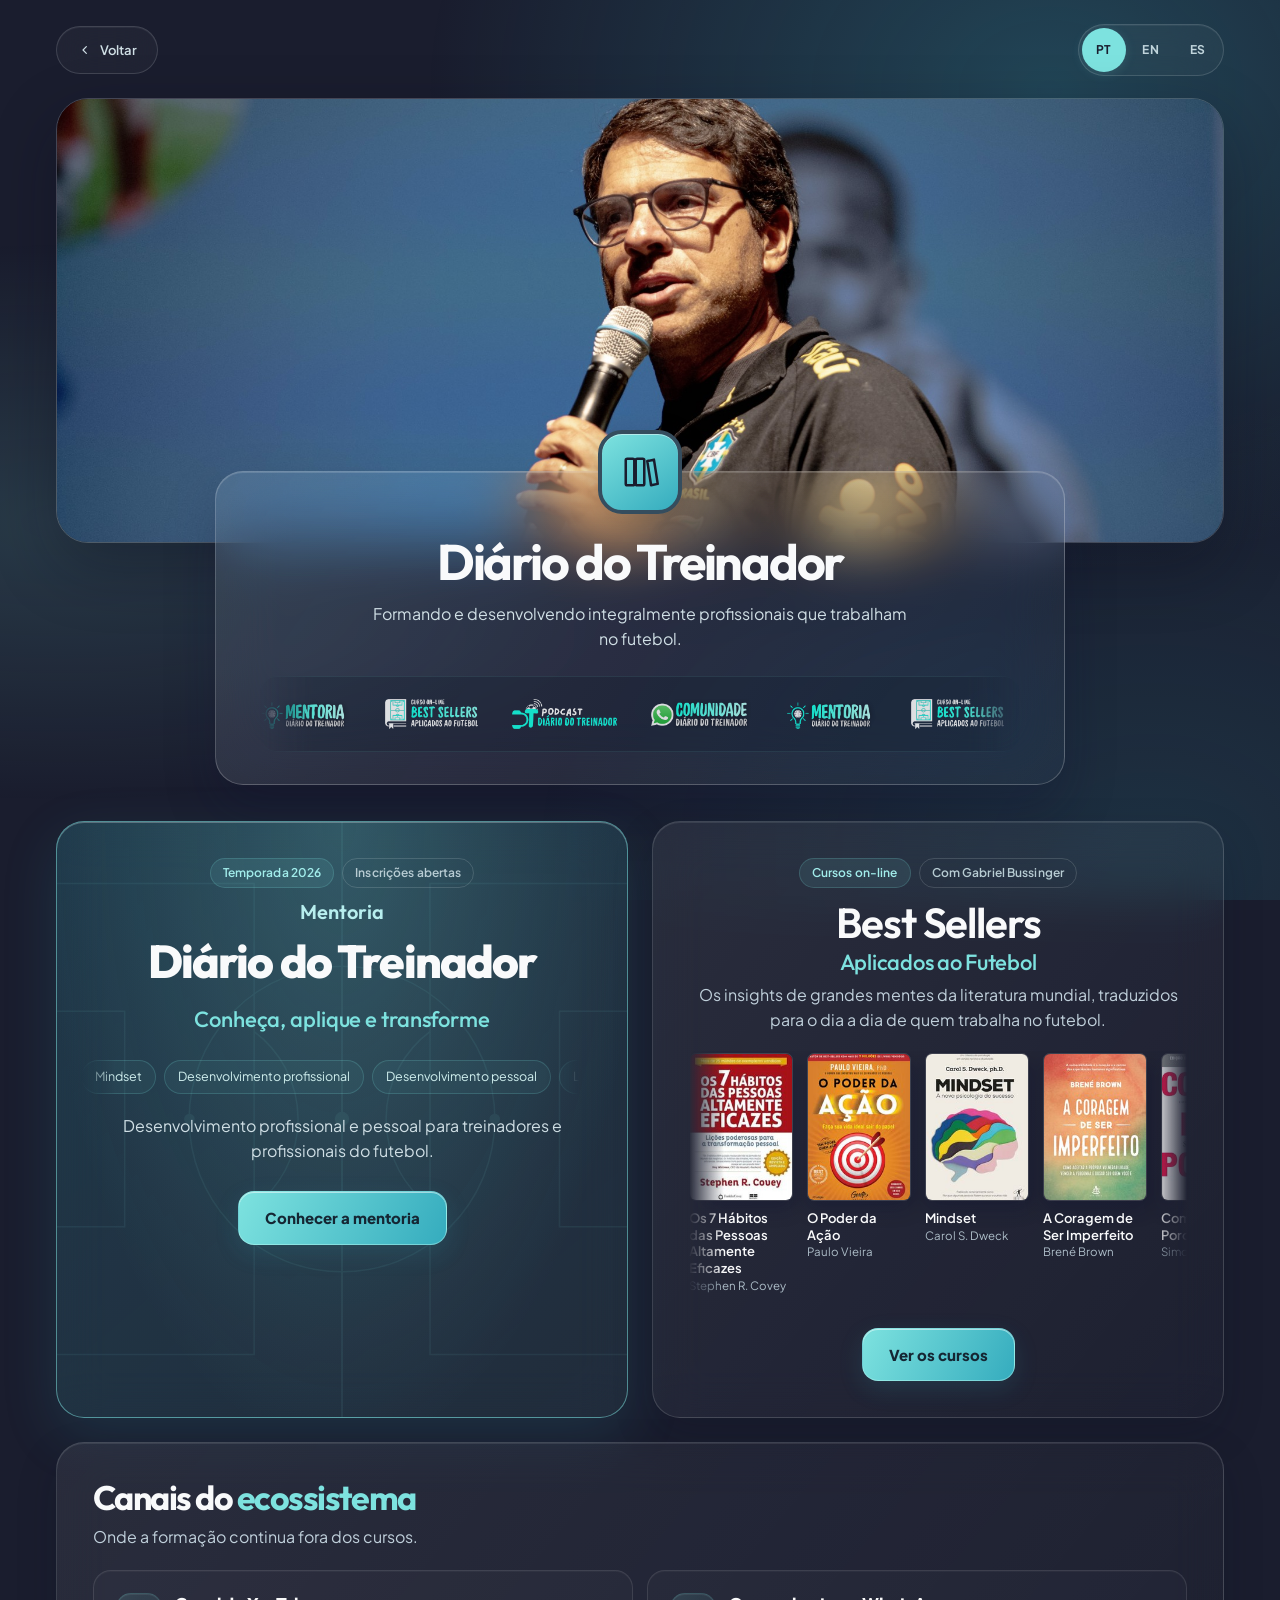
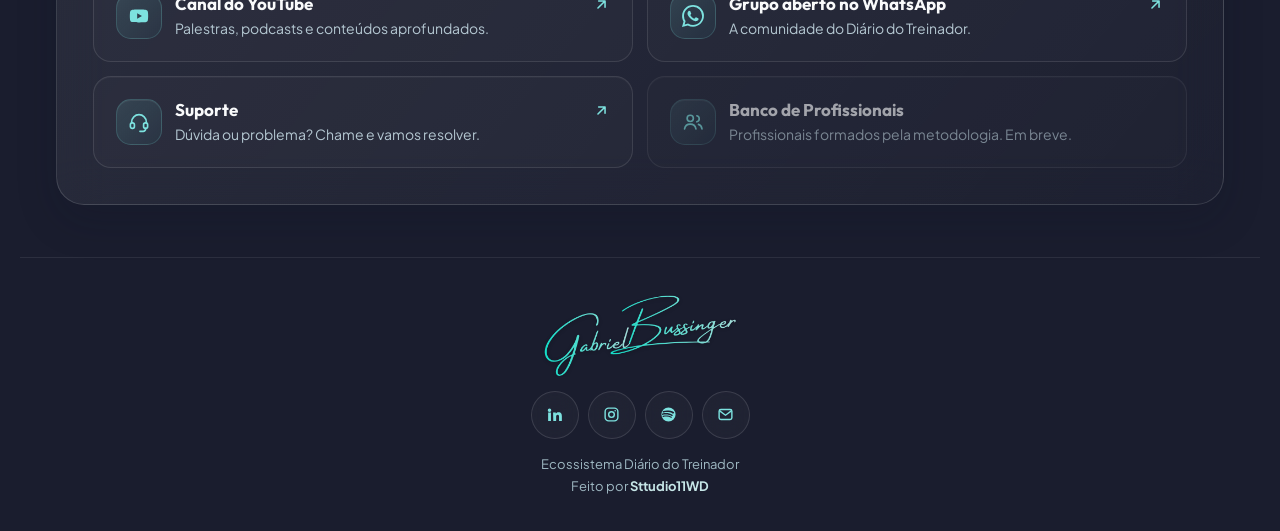
==== commit 0340afc8: "Apply Glass Modern design across ecosystem pages" ====
--- a/index.html
+++ b/index.html
@@ -7,6 +7,7 @@
 <title>Diário do Treinador — ecossistema de formação para treinadores</title>
 <meta name="description" content="Mentoria, cursos, podcast e comunidade. O ecossistema de formação continuada de Gabriel Bussinger para treinadores de futebol.">
 <link rel="canonical" href="https://www.diariodotreinador.com.br/">
+<link rel="icon" href="favicon.ico" sizes="32x32">
 <link rel="icon" href="favicon.svg" type="image/svg+xml">
 <link rel="apple-touch-icon" href="apple-touch-icon.png">
 
@@ -16,7 +17,10 @@
 <meta property="og:title" content="Diário do Treinador — ecossistema de formação para treinadores">
 <meta property="og:description" content="Mentoria, cursos, podcast e comunidade. O ecossistema de formação continuada de Gabriel Bussinger para treinadores de futebol.">
 <meta property="og:url" content="https://www.diariodotreinador.com.br/">
-<meta property="og:image" content="https://www.diariodotreinador.com.br/gabriel-hero.jpg">
+<meta property="og:image" content="https://www.diariodotreinador.com.br/og-ecossistema.jpg">
+<meta property="og:image:width" content="1200">
+<meta property="og:image:height" content="630">
+<meta property="og:image:alt" content="Ecossistema Diário do Treinador — mentoria, curso Best Sellers Aplicados ao Futebol e podcast, com Gabriel Bussinger">
 <meta name="twitter:card" content="summary_large_image">
 
 <link rel="preconnect" href="https://fonts.googleapis.com">
@@ -1029,6 +1033,11 @@
     .titulo-produto strong{font-size:29px}
     .titulo-produto span{font-size:16.5px}
   }
+</style>
+<link rel="stylesheet" href="https://fonts.googleapis.com/css2?family=Manrope:wght@400;500;600;700;800&display=swap">
+<link rel="stylesheet" href="glass.css">
+<style>
+:root{--display:"Outfit","Helvetica Neue",Arial,sans-serif;--corpo:"Plus Jakarta Sans","Helvetica Neue",Arial,sans-serif}
 </style>
 </head>
 <body>
--- a/glass.css
+++ b/glass.css
@@ -0,0 +1,31 @@
+:root{--paper:#1a1d2e;--card:#232b3b;--ink:#f9fafb;--ink-65:#d0dfe5;--ink-45:#adbdc8;--mint:#7de2df;--teal:#7de2df;--display:Manrope,Arial,sans-serif;--corpo:Manrope,Arial,sans-serif;--wrap:1200px;--gutter:28px;--borda:#7de2df30;--r-secao:32px;--r-cartao:20px;--g-mint:linear-gradient(115deg,#7de2df,#35acbe);--sombra-alta:0 24px 60px #0c0e1c45}
+body{background:#1a1d2e;color:#f9fafb}body::before{display:block;position:fixed;inset:0;z-index:-1;background:radial-gradient(ellipse at 82% 10%,#35acbe48,transparent 42%),radial-gradient(ellipse at 5% 58%,#7de2df26,transparent 38%),radial-gradient(ellipse at 90% 95%,#35acbe24,transparent 38%);pointer-events:none}h1,h2,h3{font-weight:700;letter-spacing:-.045em;text-wrap:balance}.destaque{background:none;color:#7de2df;-webkit-text-fill-color:currentColor}.topo{padding-top:24px}.topo::before{display:none}.topbar{margin-bottom:22px}.voltar,.idiomas{background:#f9fafb08;border:1px solid #f9fafb26;backdrop-filter:blur(22px);-webkit-backdrop-filter:blur(22px);box-shadow:inset 0 1px #ffffff0d;color:#d0dfe5}.voltar{min-height:48px;padding:12px 20px}.idiomas button{color:#c0d4db;min-height:38px}.idiomas button[aria-pressed=true]{background:#7de2df;color:#1a1d2e;box-shadow:0 2px 12px #7de2df25}.idiomas button:hover{background:#7de2df20;color:#f9fafb}
+.palco{aspect-ratio:21/8;border:1px solid #f9fafb30;border-radius:32px;box-shadow:0 24px 64px #0b0d1c55;overflow:hidden}.palco-foto{object-position:50% 35%;filter:saturate(.82)}.identidade{position:relative;max-width:850px;margin:-72px auto 0;padding:0 44px 32px;border:1px solid #f9fafb38;border-radius:28px;background:linear-gradient(125deg,#f9fafb1c,#f9fafb08);backdrop-filter:blur(32px) saturate(130%);-webkit-backdrop-filter:blur(32px) saturate(130%);box-shadow:inset 0 1px #ffffff24,0 24px 50px #0c102f40}.marca-eco{background:linear-gradient(145deg,#7de2df,#35acbe);border:4px solid #354d5e;color:#1a1d2e;border-radius:24px;box-shadow:0 10px 30px #0b122438,inset 0 1px #ffffff77}.eco-titulo{font-size:clamp(34px,4vw,50px);margin-top:20px}.slogan{font-size:16px;color:#d0dfe5;max-width:45ch;margin-inline:auto}.identidade .esteira-marcas{background:#101c2b42;border:1px solid #7de2df18;border-radius:16px;margin:24px 0 0;padding:18px 0}.esteira-marcas img{height:30px}
+.corpo{display:grid;grid-template-columns:repeat(2,minmax(0,1fr));gap:24px;padding-top:36px;padding-bottom:52px}.corpo>*{min-width:0}.corpo>.secao:last-of-type{grid-column:1/-1}.meio-campo{display:none}.secao,.banner{position:relative;isolation:isolate;overflow:hidden;border-radius:28px;padding:36px;background:linear-gradient(130deg,#f9fafb12,#f9fafb04);border:1px solid #f9fafb24;backdrop-filter:blur(24px);-webkit-backdrop-filter:blur(24px);box-shadow:inset 0 1px #ffffff16,0 16px 40px #0b10252b}.banner{background:linear-gradient(140deg,#7de2df20,#35acbe0c);border-color:#7de2df50;color:#f9fafb;text-align:left}.banner .campo{opacity:.07;color:#7de2df}.banner h2{font-size:38px;max-width:none;margin:0;font-weight:800}.banner .banner-lema{color:#7de2df;font-size:22px;margin:16px 0 0;font-weight:500}.banner p{color:#d0dfe5;font-size:16px;max-width:none;margin:20px 0 0}.banner .esteira-pilares{margin:24px -12px 0}.banner .pilar{background:#7de2df0d;border:1px solid #7de2df30;color:#d0efee;border-radius:30px}.selos{justify-content:flex-start;gap:8px}.selo{font-size:12px;font-weight:600}.banner .selo-solido,.secao .selo-solido{background:#7de2df19;color:#a2edeb;border:1px solid #7de2df30}.banner .selo-vazado,.secao .selo-vazado{background:transparent;border:1px solid #f9fafb24;color:#b8ccd3}.secao-titulo{font-size:34px;text-align:left}.titulo-produto{font-weight:800}.secao-resumo{text-align:left;color:#c0d0db;font-size:16px;margin-left:0}.livro img{border:1px solid #ffffff20;border-radius:7px;box-shadow:0 8px 18px #0c102f50}.livro b{color:#f9fafb;font-size:13px;font-weight:600}.livro span{color:#adbdc8}.botao-mint,.botao-inscrever{display:inline-flex;justify-content:center;align-items:center;min-height:52px;padding:14px 26px;margin-top:28px;border:1px solid #b3f5ee70;border-radius:16px;background:linear-gradient(115deg,#7de2df,#35acbe);color:#152633;font-family:var(--corpo);font-size:15px;font-weight:800;text-decoration:none;box-shadow:inset 0 1px #ffffff80,0 8px 24px #35acbe25;transition:background .2s,box-shadow .2s}.botao-mint:hover,.botao-inscrever:hover{background:linear-gradient(115deg,#a2eeeb,#51becc);transform:none;box-shadow:inset 0 1px #ffffff80,0 8px 30px #35acbe40}.links-duplo{gap:14px}.link{background:#f9fafb05;border:1px solid #f9fafb1c;border-radius:18px;padding:22px;box-shadow:inset 0 1px #ffffff08;transition:background .2s,border-color .2s}.link:hover{background:#7de2df0d;border-color:#7de2df50;transform:none;box-shadow:none}.tile,.tile-mint,.tile-teal,.tile-navy{background:linear-gradient(135deg,#7de2df22,#35acbe0f);color:#7de2df;border:1px solid #7de2df30;border-radius:15px;box-shadow:inset 0 1px #ffffff10}.link-titulo{font-weight:700;font-size:17px}.link-desc{color:#b5c8d2;font-size:14px}.seta{color:#7de2df}.rodape{border-top:1px solid #f9fafb15;padding-top:36px}.social{background:#f9fafb07;border:1px solid #f9fafb20;color:#7de2df;min-width:48px;min-height:48px;backdrop-filter:blur(12px)}.social:hover{background:#7de2df20;color:#f9fafb}.creditos{color:#9fb9c3}.creditos a{color:#c6e6e7}a:focus-visible,button:focus-visible{outline:3px solid #7de2df;outline-offset:5px}
+@media(min-width:1600px){:root{--wrap:1320px}.banner h2{font-size:44px}.secao,.banner{padding:44px}}
+@media(max-width:900px){:root{--wrap:760px;--gutter:24px}.corpo{grid-template-columns:minmax(0,1fr)}.corpo>.secao:last-of-type{grid-column:1}.palco{aspect-ratio:16/9}.identidade{max-width:92%;margin-top:-44px;padding-inline:28px}}
+@media(max-width:559px){:root{--gutter:16px}.topo{padding-top:12px}.palco{aspect-ratio:4/3;border-radius:24px}.identidade{margin-top:-32px;max-width:94%;padding:0 20px 24px;border-radius:24px}.eco-titulo{font-size:32px}.slogan{font-size:15px}.identidade .esteira-marcas{margin-inline:0;padding-block:14px}.corpo{padding-top:24px;gap:20px}.secao,.banner{padding:26px 24px;border-radius:24px}.banner h2{font-size:32px}.banner .banner-lema{font-size:20px}.secao-titulo{font-size:28px}.links-duplo{grid-template-columns:1fr}.link{padding:18px}.botao-mint,.botao-inscrever{width:100%}.esteira-trilho{animation-duration:75s}}
+@media(prefers-reduced-motion:reduce){.esteira-trilho{animation:none}}
+/* Responsive layout shared by both Glass previews. */
+html{overflow-x:clip;scroll-padding-top:24px}body{min-width:320px}.faixa{width:100%;max-width:var(--wrap)}img,video{max-width:100%}.identidade,.link-texto,.livro,.secao,.banner{min-width:0}.link-titulo,.evento-tema{overflow-wrap:anywhere}.livro b{overflow-wrap:break-word}.link{height:100%}.link-desc,.secao-resumo,.slogan,.banner p{text-wrap:pretty}.idiomas button{min-width:44px;min-height:44px}.social{min-width:48px;min-height:48px}.botao-mint,.botao-inscrever{min-height:52px}.esteira{max-width:100%}.selos{flex-wrap:wrap}.palco video{width:100%;height:100%;object-fit:cover}
+@media(max-width:379px){:root{--gutter:12px}.topbar{gap:8px}.voltar{padding:10px 12px}.idiomas button{padding:8px 10px}.secao,.banner{padding:24px 18px}.identidade{max-width:96%;padding-inline:16px}.eco-titulo{font-size:28px}.banner h2{font-size:28px}.secao-titulo{font-size:25px}.link{gap:12px;padding:16px}.link-titulo{font-size:16px}.tile{width:42px;height:42px;flex:none}}
+@media(min-width:560px) and (max-width:767px){:root{--wrap:700px;--gutter:24px}.identidade{max-width:92%}.corpo{grid-template-columns:minmax(0,1fr)}.links-duplo{grid-template-columns:repeat(2,minmax(0,1fr))}.secao,.banner{padding:30px}.banner h2{font-size:36px}}
+@media(min-width:768px) and (max-width:1023px){:root{--wrap:960px;--gutter:32px}.corpo{grid-template-columns:minmax(0,1fr)}.identidade{max-width:82%;margin-top:-48px}.palco{aspect-ratio:16/7}.links-duplo{grid-template-columns:repeat(2,minmax(0,1fr))}.secao,.banner{padding:36px}.banner h2{font-size:40px}.eco-titulo{font-size:42px}}
+@media(min-width:1024px) and (max-width:1279px){:root{--wrap:1160px;--gutter:32px}.corpo{grid-template-columns:repeat(2,minmax(0,1fr))}.secao,.banner{padding:30px}.banner h2{font-size:34px}.secao-titulo{font-size:30px}.banner .banner-lema{font-size:20px}.identidade{max-width:78%}.palco{aspect-ratio:21/8}}
+@media(min-width:1280px){:root{--wrap:1240px;--gutter:36px}.corpo{grid-template-columns:repeat(2,minmax(0,1fr))}.identidade{max-width:850px}.palco{aspect-ratio:21/8}}
+@media(min-width:1800px){:root{--wrap:1400px;--gutter:44px}.identidade{max-width:920px}.corpo{gap:32px}.eco-titulo{font-size:54px}.banner h2{font-size:46px}.secao,.banner{padding:44px}.secao-resumo,.banner p{font-size:17px}}
+@media(hover:none){.link:hover,.social:hover,.botao-mint:hover,.botao-inscrever:hover{transform:none}.esteira-trilho{animation-duration:90s}}
+@media(prefers-reduced-transparency:reduce){.identidade,.secao,.banner{background:#252f40;backdrop-filter:none;-webkit-backdrop-filter:none}}
+/* Product cards: centered hierarchy, with book metadata kept readable. */
+.corpo>.banner,.corpo>.secao:has(.titulo-produto){text-align:center}
+.corpo>.banner .selos,.corpo>.secao:has(.titulo-produto) .selos{justify-content:center}
+.corpo>.banner h2,.corpo>.secao:has(.titulo-produto) .secao-titulo{margin-inline:auto;text-align:center;max-width:24ch}
+.corpo>.banner .banner-lema{margin-inline:auto;text-align:center}
+.corpo>.banner>p,.corpo>.secao:has(.titulo-produto)>.secao-resumo{margin-inline:auto;text-align:center;max-width:43ch;text-wrap:pretty}
+.corpo>.banner .botao-mint,.corpo>.secao:has(.titulo-produto) .botao-inscrever{margin-inline:auto}
+.corpo>.secao:has(.titulo-produto) .livro{text-align:left}
+.corpo>.banner{background:radial-gradient(ellipse at 50% 0%,#7de2df35,transparent 75%),linear-gradient(140deg,#35acbe34,#7de2df14);border-color:#7de2df88;box-shadow:inset 0 1px #ffffff40,0 18px 55px #35acbe25}
+.corpo>.banner h2{max-width:100%;line-height:1.12}
+.corpo>.banner h2 strong[data-i18n="mentoriaMarca1"]{display:block;font-family:var(--display);font-size:20px;font-weight:600;letter-spacing:0;color:#b7eeee;margin-bottom:14px}
+.corpo>.banner h2 span[data-i18n="mentoriaMarca2"]{display:block;font-family:var(--display);font-size:clamp(36px,3.6vw,50px);font-weight:800;line-height:1.08;letter-spacing:-.04em;color:#f9fafb;-webkit-text-fill-color:#f9fafb;background:none;text-wrap:balance}
+@media(max-width:559px){.corpo>.banner h2 span[data-i18n="mentoriaMarca2"]{font-size:36px}.corpo>.banner h2 strong[data-i18n="mentoriaMarca1"]{font-size:18px}}
